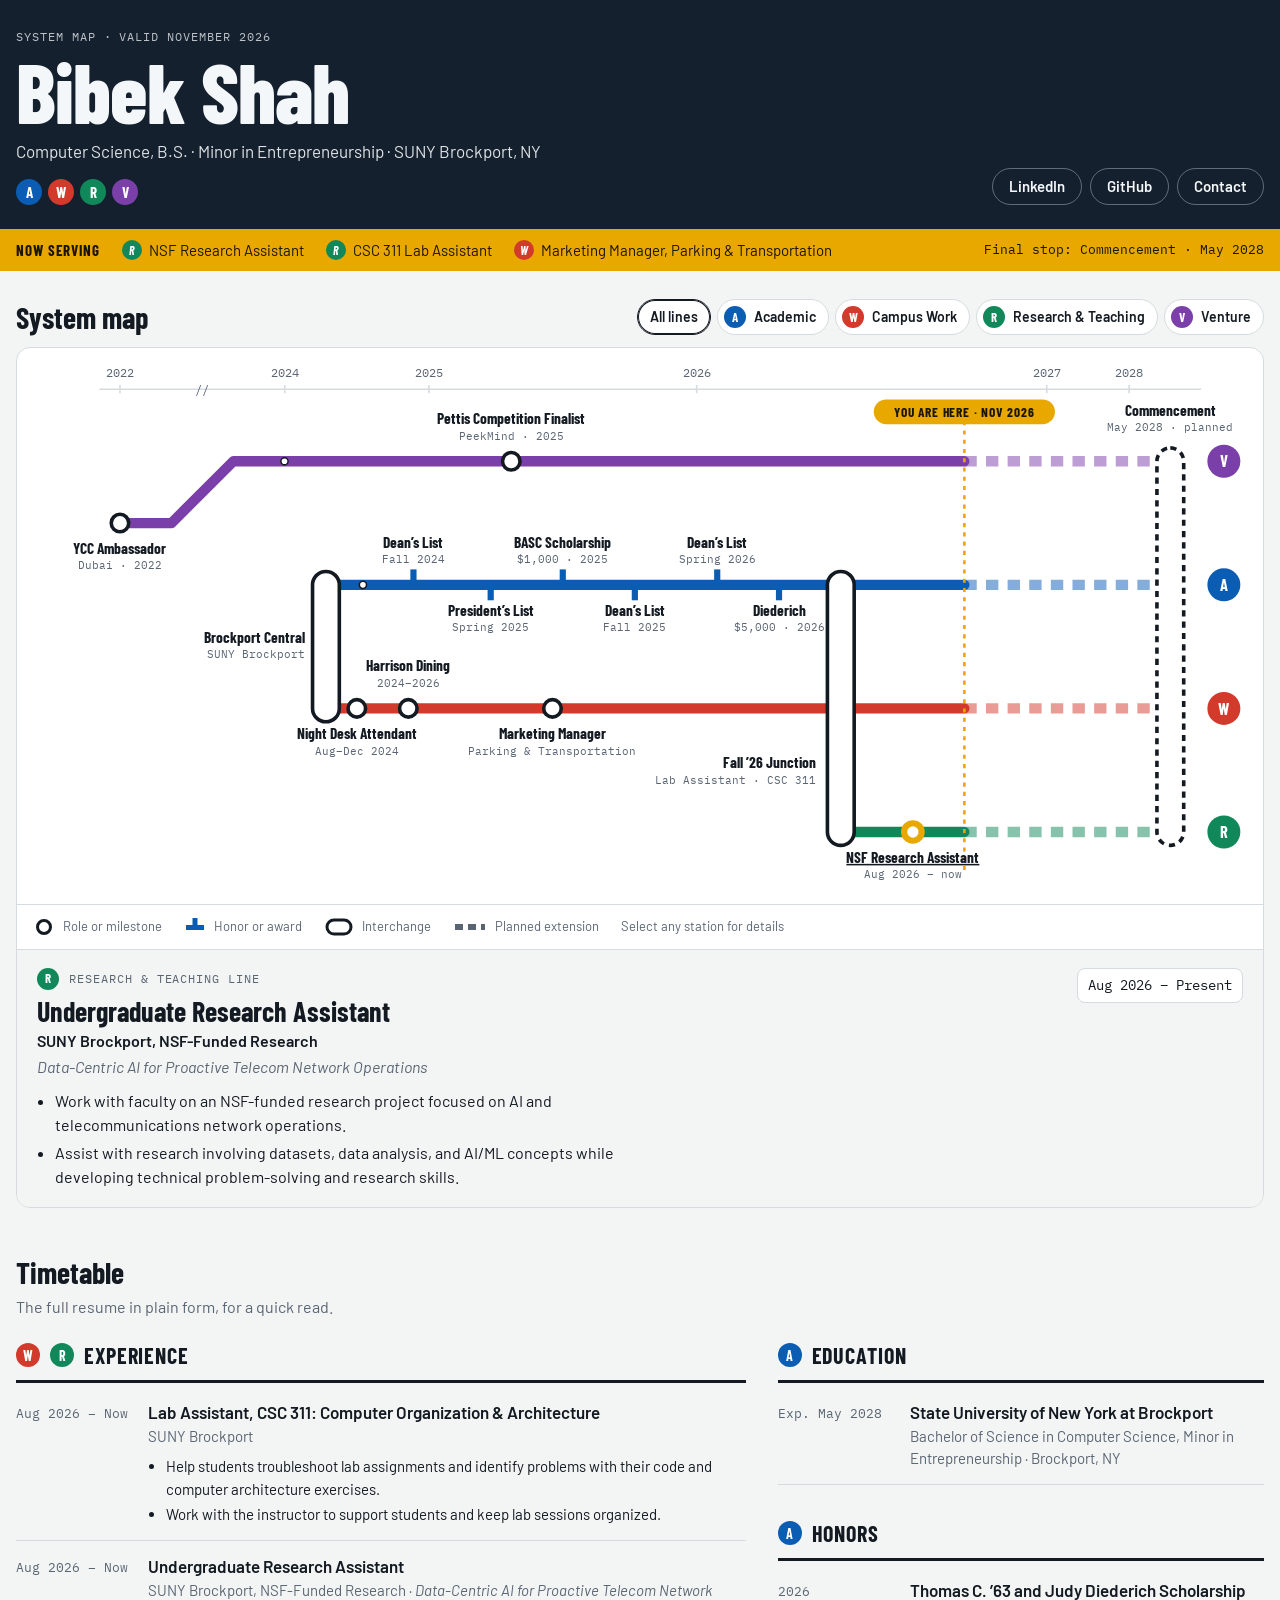
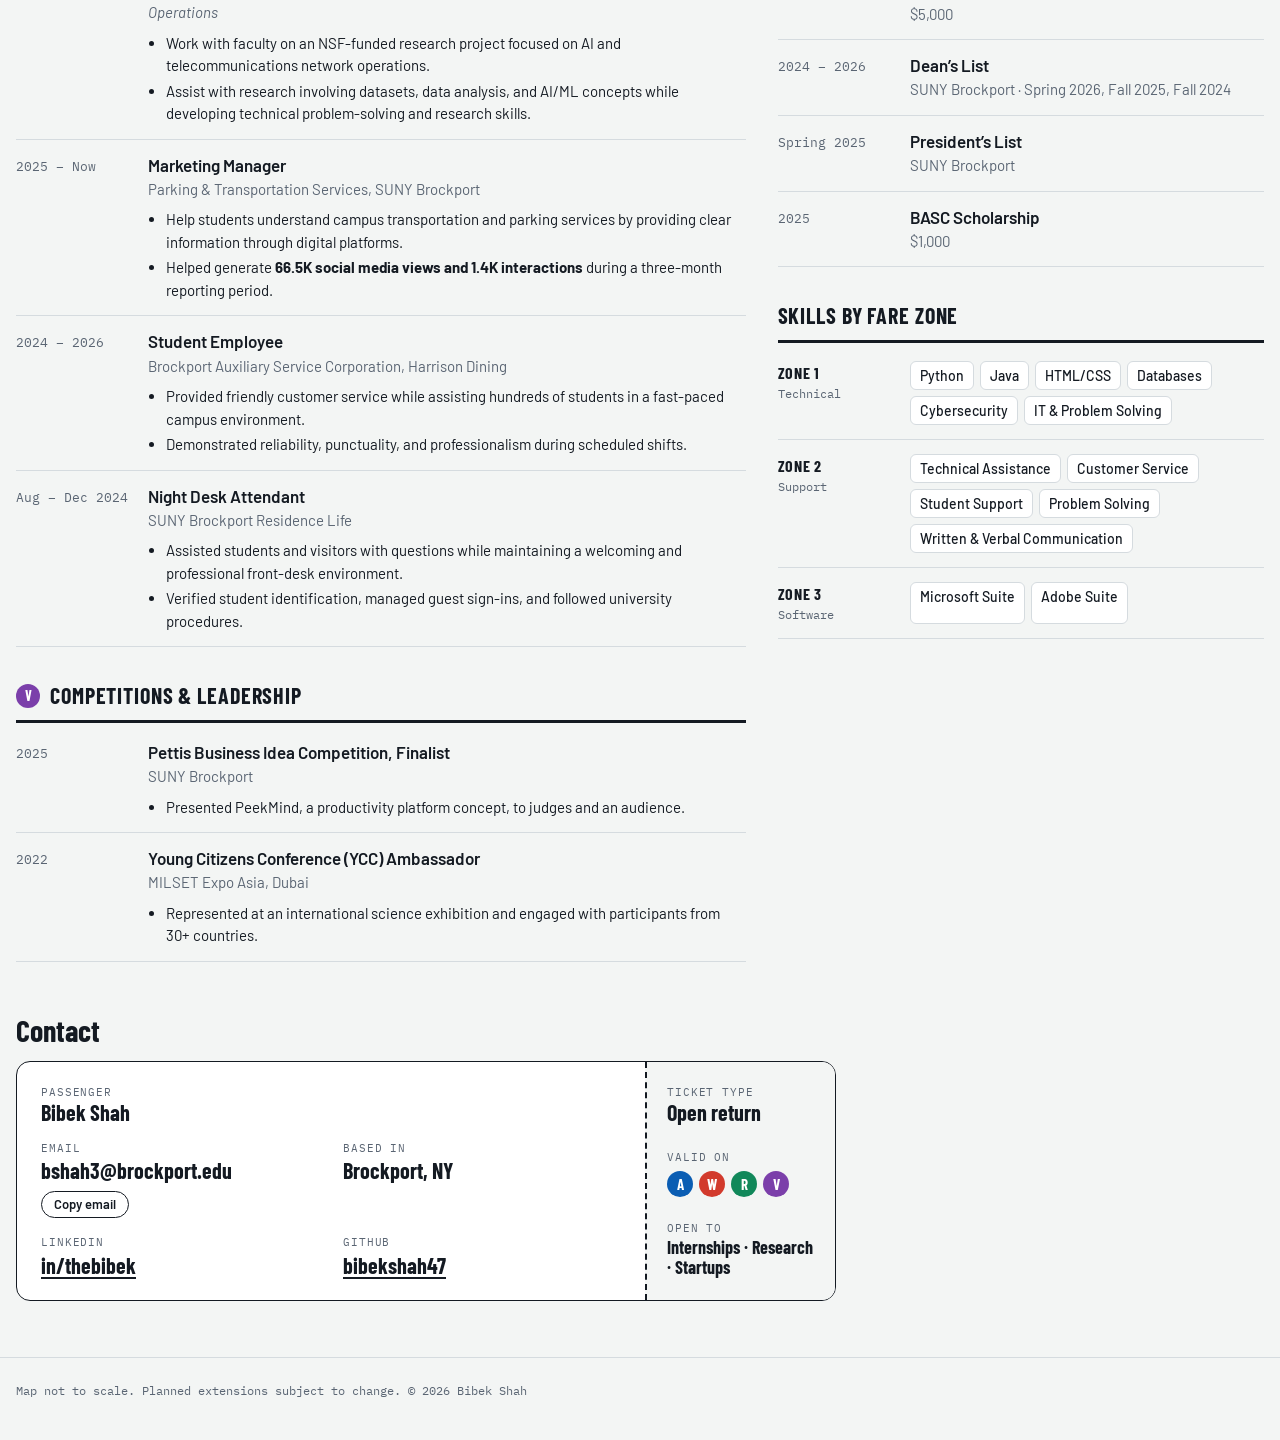
==== index.html @ a827b9ea "Rename Bibek Shah Transit Map.html to index.html" ====
<!doctype html><html><head><meta charset=utf8><meta name=viewport content="width=device-width,initial-scale=1,viewport-fit=cover"><style>:root{color-scheme:light;box-sizing:border-box;padding-top:env(safe-area-inset-top,0px);padding-bottom:env(safe-area-inset-bottom,0px)}html{scroll-padding-top:env(safe-area-inset-top,0px)}body{margin:0;padding:0;font:14px -apple-system,BlinkMacSystemFont,sans-serif;background:#fff;color:#000}img{max-width:100%}[hidden]:not([hidden=until-found i]){display:none!important}</style></head><body>
<title>Bibek Shah Transit Map</title>
<meta name="claude:viewport-fit-sides" content="cover">
<link rel="preconnect" href="https://fonts.googleapis.com">
<link rel="preconnect" href="https://fonts.gstatic.com" crossorigin>
<link rel="stylesheet" href="https://fonts.googleapis.com/css2?family=Barlow:wght@400;500;600&family=Barlow+Condensed:wght@500;600;700;800&family=IBM+Plex+Mono:wght@400;500&display=swap">
<style>
/* Layout: signage header band → full-width system map (time runs left→right, one line per resume track) → station board → plain timetable resume → ticket contact */
:root{
  --bg:#F3F5F4; --panel:#FFFFFF; --ink:#141A22; --muted:#5A6573; --rule:#D5DBDF;
  --sign:#14202E; --sign-ink:#F4F7FA;
  --line-a:#0A5DB3; --line-w:#D23A2C; --line-r:#11885A; --line-v:#7B3FAA;
  --here:#E9A800; --here-ink:#1B1400;
  --f-display:"Barlow Condensed","Arial Narrow",Arial,sans-serif;
  --f-body:"Barlow","Helvetica Neue",Arial,sans-serif;
  --f-mono:"IBM Plex Mono",ui-monospace,Menlo,Consolas,monospace;
}
@media (prefers-color-scheme: dark){:root:not([data-theme="light"]){
  --bg:#0E131A; --panel:#17202B; --ink:#E7ECF2; --muted:#98A3B1; --rule:#2A3543;
  --sign:#070B10; --sign-ink:#F4F7FA;
  --line-a:#4E9DF0; --line-w:#F2645A; --line-r:#3CC387; --line-v:#B482E6;
  --here:#F5BE2A; --here-ink:#1B1400; color-scheme:dark;
}}
:root[data-theme="dark"]{
  --bg:#0E131A; --panel:#17202B; --ink:#E7ECF2; --muted:#98A3B1; --rule:#2A3543;
  --sign:#070B10; --sign-ink:#F4F7FA;
  --line-a:#4E9DF0; --line-w:#F2645A; --line-r:#3CC387; --line-v:#B482E6;
  --here:#F5BE2A; --here-ink:#1B1400; color-scheme:dark;
}
*{box-sizing:border-box}
body{background:var(--bg);color:var(--ink);font-family:var(--f-body);font-size:16px;line-height:1.5}
.wrap{max-width:1280px;margin:0 auto;padding-left:max(16px,env(safe-area-inset-left,0px));padding-right:max(16px,env(safe-area-inset-right,0px))}
a{color:inherit}
:focus-visible{outline:3px solid var(--here);outline-offset:2px}

/* Header sign */
.sign{background:var(--sign);color:var(--sign-ink)}
.sign .wrap{padding-block:28px 24px;display:flex;flex-wrap:wrap;gap:20px 40px;align-items:flex-end;justify-content:space-between}
.eyebrow{font-family:var(--f-mono);font-size:12px;letter-spacing:.08em;text-transform:uppercase;opacity:.75;margin:0 0 6px}
h1{font-family:var(--f-display);font-weight:800;font-size:clamp(44px,8vw,84px);line-height:.92;letter-spacing:-.01em;margin:0;text-wrap:balance}
.sub{margin:10px 0 0;font-size:17px;opacity:.9}
.bullets{display:flex;gap:6px;margin-top:14px}
.bul{display:inline-grid;place-items:center;width:26px;height:26px;border-radius:50%;font-family:var(--f-display);font-weight:700;font-size:15px;color:#fff;flex:none}
.b-A{background:var(--line-a)}.b-W{background:var(--line-w)}.b-R{background:var(--line-r)}.b-V{background:var(--line-v)}
.sign-links{display:flex;flex-wrap:wrap;gap:8px}
.sign-links a,.sign-links button{font:600 15px/1 var(--f-body);color:var(--sign-ink);background:transparent;border:1.5px solid rgba(244,247,250,.35);border-radius:999px;padding:10px 16px;text-decoration:none;cursor:pointer}
.sign-links a:hover,.sign-links button:hover{border-color:var(--sign-ink)}

/* Now serving strip */
.strip{background:var(--here);color:var(--here-ink)}
.strip .wrap{padding-block:10px;display:flex;flex-wrap:wrap;gap:6px 22px;align-items:center;font-size:15px}
.strip b{font-family:var(--f-display);text-transform:uppercase;letter-spacing:.06em;font-size:15px}
.strip span{display:inline-flex;align-items:center;gap:7px}
.strip .bul{width:20px;height:20px;font-size:12px}
.strip .next{margin-left:auto;font-family:var(--f-mono);font-size:13px}

/* Map */
main{padding-block:28px 56px}
.map-head{display:flex;flex-wrap:wrap;gap:12px 24px;align-items:center;justify-content:space-between;margin-bottom:12px}
h2{font-family:var(--f-display);font-weight:700;font-size:30px;line-height:1.1;margin:0;text-wrap:balance}
.lines-filter{display:flex;flex-wrap:wrap;gap:6px}
.lines-filter button{display:inline-flex;align-items:center;gap:8px;font:600 14px/1 var(--f-body);color:var(--ink);background:var(--panel);border:1.5px solid var(--rule);border-radius:999px;padding:6px 12px 6px 6px;cursor:pointer}
.lines-filter button[data-l="all"]{padding:6px 12px}
.lines-filter button[aria-pressed="true"]{border-color:var(--ink);box-shadow:inset 0 0 0 1px var(--ink)}
.lines-filter .bul{width:22px;height:22px;font-size:13px}
.map-card{background:var(--panel);border:1px solid var(--rule);border-radius:14px;overflow:hidden}
.map-scroll{overflow-x:auto;-webkit-overflow-scrolling:touch}
#map{display:block;width:100%;min-width:960px;height:auto}
.hint{display:none;font-family:var(--f-mono);font-size:12px;color:var(--muted);padding:8px 14px 0}
@media (max-width:960px){.hint{display:block}}
.key{display:flex;flex-wrap:wrap;gap:8px 22px;padding:12px 16px;border-top:1px solid var(--rule);font-size:13px;color:var(--muted)}
.key span{display:inline-flex;align-items:center;gap:8px}
.key svg{flex:none}

/* SVG styling */
.axis-t{font-family:var(--f-mono);font-size:12px;fill:var(--muted)}
.axis-l{stroke:var(--rule);stroke-width:1.5}
.ln{fill:none;stroke-width:10;stroke-linecap:round;stroke-linejoin:round}
.fut{stroke-dasharray:12 9;stroke-linecap:butt;opacity:.5}
.s-A{stroke:var(--line-a)}.s-W{stroke:var(--line-w)}.s-R{stroke:var(--line-r)}.s-V{stroke:var(--line-v)}
.f-A{fill:var(--line-a)}.f-W{fill:var(--line-w)}.f-R{fill:var(--line-r)}.f-V{fill:var(--line-v)}
.stop{fill:var(--panel);stroke:var(--ink);stroke-width:3.5}
.ix{fill:var(--panel);stroke:var(--ink);stroke-width:3.5}
.ix.future{stroke-dasharray:6 5}
.st{cursor:pointer}
.st .hit{fill:transparent}
.st:hover .stop,.st:hover .ix,.st:focus-visible .stop,.st:focus-visible .ix{stroke:var(--here);stroke-width:5}
.st.sel .stop,.st.sel .ix{stroke:var(--here);stroke-width:6}
.st.sel .tick{filter:drop-shadow(0 0 3px var(--here))}
.st:focus{outline:none}
.lbl-n{font-family:var(--f-display);font-weight:700;font-size:15px;fill:var(--ink)}
.lbl-s{font-family:var(--f-mono);font-size:11px;fill:var(--muted)}
.st.sel .lbl-n{text-decoration:underline;text-decoration-color:var(--here);text-decoration-thickness:3px}
.bul-t{font-family:var(--f-display);font-weight:700;font-size:16px;fill:#fff}
.here-l{stroke:var(--here);stroke-width:2.5;stroke-dasharray:4 5}
.here-b{fill:var(--here)}
.here-t{font-family:var(--f-display);font-weight:700;font-size:13px;letter-spacing:.06em;fill:var(--here-ink)}
.train{fill:var(--panel);stroke:var(--ink);stroke-width:1.5}
.seg{transition:opacity .25s}
#map[data-focus="A"] .seg:not(.on-A),#map[data-focus="W"] .seg:not(.on-W),#map[data-focus="R"] .seg:not(.on-R),#map[data-focus="V"] .seg:not(.on-V){opacity:.12}

/* Station board */
.board{display:grid;grid-template-columns:minmax(0,1fr) auto;gap:8px 24px;padding:18px 20px;border-top:1px solid var(--rule);background:var(--bg)}
.board-k{font-family:var(--f-mono);font-size:12px;letter-spacing:.08em;text-transform:uppercase;color:var(--muted);display:flex;gap:10px;align-items:center;flex-wrap:wrap}
.board-k .bul{width:22px;height:22px;font-size:13px}
.board h3{font-family:var(--f-display);font-weight:700;font-size:28px;line-height:1.1;margin:6px 0 2px;text-wrap:balance}
.board .org{margin:0;font-weight:600}
.board .proj{margin:2px 0 0;font-style:italic;color:var(--muted)}
.board ul{margin:10px 0 0;padding-left:18px;max-width:72ch}
.board li+li{margin-top:4px}
.board .when{font-family:var(--f-mono);font-size:14px;white-space:nowrap;align-self:start;background:var(--panel);border:1px solid var(--rule);border-radius:8px;padding:6px 10px}
.stats{display:flex;flex-wrap:wrap;gap:10px;margin-top:12px}
.stat{background:var(--panel);border:1px solid var(--rule);border-radius:8px;padding:6px 12px}
.stat b{font-family:var(--f-display);font-size:24px;display:block;line-height:1.1}
.stat small{color:var(--muted);font-size:13px}
@media (max-width:640px){.board{grid-template-columns:1fr}.board .when{justify-self:start;order:-1}}

/* Timetable */
.tt{margin-top:48px}
.tt-intro{color:var(--muted);margin:6px 0 20px;max-width:65ch}
.tt-grid{display:grid;grid-template-columns:minmax(0,1.5fr) minmax(0,1fr);gap:32px}
@media (max-width:860px){.tt-grid{grid-template-columns:1fr}}
.tt-col{display:flex;flex-direction:column;gap:32px;min-width:0}
.sec-h{display:flex;align-items:center;gap:10px;padding-bottom:8px;border-bottom:3px solid var(--ink);margin-bottom:4px}
.sec-h h3{font-family:var(--f-display);font-weight:700;font-size:22px;text-transform:uppercase;letter-spacing:.04em;margin:0}
.sec-h .bul{width:24px;height:24px;font-size:14px}
.row{display:grid;grid-template-columns:118px minmax(0,1fr);gap:14px;padding:14px 0;border-bottom:1px solid var(--rule)}
.row .t{font-family:var(--f-mono);font-size:13px;color:var(--muted);padding-top:3px;font-variant-numeric:tabular-nums}
.row h4{margin:0;font-size:17px;font-weight:600;line-height:1.3}
.row .o{margin:2px 0 0;color:var(--muted);font-size:15px}
.row ul{margin:8px 0 0;padding-left:18px;font-size:15px}
.row li+li{margin-top:3px}
@media (max-width:480px){.row{grid-template-columns:1fr;gap:2px}}
.zones{display:flex;flex-direction:column}
.zone{display:grid;grid-template-columns:118px minmax(0,1fr);gap:14px;padding:14px 0;border-bottom:1px solid var(--rule)}
@media (max-width:480px){.zone{grid-template-columns:1fr;gap:6px}}
.zone .t{font-family:var(--f-display);font-weight:700;font-size:16px;text-transform:uppercase;letter-spacing:.04em}
.zone .t small{display:block;font-family:var(--f-mono);font-weight:400;font-size:12px;color:var(--muted);text-transform:none;letter-spacing:0}
.chips{display:flex;flex-wrap:wrap;gap:6px}
.chip{font-size:14px;font-weight:500;border:1.5px solid var(--rule);background:var(--panel);border-radius:6px;padding:3px 9px}

/* Ticket */
.ticket-sec{margin-top:52px}
.ticket{position:relative;display:grid;grid-template-columns:minmax(0,1fr) 190px;background:var(--panel);border:1.5px solid var(--ink);border-radius:14px;margin-top:14px;max-width:820px;overflow:hidden}
.ticket .main{padding:22px 24px;min-width:0}
.ticket .stub{border-left:2px dashed var(--ink);padding:22px 20px;display:flex;flex-direction:column;justify-content:space-between;gap:10px;background:var(--bg)}
.ticket .k{font-family:var(--f-mono);font-size:11px;letter-spacing:.08em;text-transform:uppercase;color:var(--muted)}
.ticket .v{font-family:var(--f-display);font-weight:700;font-size:22px;line-height:1.15;word-break:break-word}
.ticket dl{display:grid;grid-template-columns:repeat(auto-fit,minmax(200px,1fr));gap:16px 24px;margin:14px 0 0}
.ticket dd{margin:2px 0 0}
.ticket .v a{text-decoration-thickness:2px;text-underline-offset:3px}
.copy{font:600 13px/1 var(--f-body);color:var(--ink);background:transparent;border:1.5px solid var(--ink);border-radius:999px;padding:6px 12px;cursor:pointer;margin-top:6px}
@media (max-width:600px){.ticket{grid-template-columns:1fr}.ticket .stub{border-left:0;border-top:2px dashed var(--ink)}}
footer{color:var(--muted);font-family:var(--f-mono);font-size:12px;padding-block:24px 40px;border-top:1px solid var(--rule)}
@media (prefers-reduced-motion:reduce){.seg{transition:none}}
</style>

<header class="sign">
  <div class="wrap">
    <div>
      <p class="eyebrow">System map · Valid November 2026</p>
      <h1>Bibek Shah</h1>
      <p class="sub">Computer Science, B.S. · Minor in Entrepreneurship · SUNY Brockport, NY</p>
      <div class="bullets" aria-hidden="true"><span class="bul b-A">A</span><span class="bul b-W">W</span><span class="bul b-R">R</span><span class="bul b-V">V</span></div>
    </div>
    <nav class="sign-links" aria-label="Links">
      <a href="https://www.linkedin.com/in/thebibek" target="_blank" rel="noopener">LinkedIn</a>
      <a href="https://github.com/bibekshah47" target="_blank" rel="noopener">GitHub</a>
      <a href="#contact">Contact</a>
    </nav>
  </div>
</header>

<div class="strip">
  <div class="wrap">
    <b>Now serving</b>
    <span><i class="bul b-R" aria-hidden="true">R</i>NSF Research Assistant</span>
    <span><i class="bul b-R" aria-hidden="true">R</i>CSC 311 Lab Assistant</span>
    <span><i class="bul b-W" aria-hidden="true">W</i>Marketing Manager, Parking &amp; Transportation</span>
    <span class="next">Final stop: Commencement · May 2028</span>
  </div>
</div>

<main class="wrap">
  <div class="map-head">
    <h2>System map</h2>
    <div class="lines-filter" role="group" aria-label="Show one line">
      <button type="button" id="f-all" data-l="all" aria-pressed="true">All lines</button>
      <button type="button" id="f-A" data-l="A" aria-pressed="false"><span class="bul b-A">A</span>Academic</button>
      <button type="button" id="f-W" data-l="W" aria-pressed="false"><span class="bul b-W">W</span>Campus Work</button>
      <button type="button" id="f-R" data-l="R" aria-pressed="false"><span class="bul b-R">R</span>Research &amp; Teaching</button>
      <button type="button" id="f-V" data-l="V" aria-pressed="false"><span class="bul b-V">V</span>Venture</button>
    </div>
  </div>

  <div class="map-card">
    <p class="hint">Drag sideways to see the whole map →</p>
    <div class="map-scroll">
      <svg id="map" viewBox="0 0 1210 540" role="group" aria-label="Transit map of Bibek Shah's education, work, research and ventures from 2022 to 2028"></svg>
    </div>
    <div class="key" aria-label="Map key">
      <span><svg width="22" height="18" aria-hidden="true"><circle cx="11" cy="9" r="6.5" fill="var(--panel)" stroke="var(--ink)" stroke-width="3"/></svg>Role or milestone</span>
      <span><svg width="22" height="18" aria-hidden="true"><rect x="2" y="7" width="18" height="5" fill="var(--line-a)"/><rect x="8.5" y="0" width="5" height="9" fill="var(--line-a)"/></svg>Honor or award</span>
      <span><svg width="30" height="18" aria-hidden="true"><rect x="3" y="2" width="24" height="14" rx="7" fill="var(--panel)" stroke="var(--ink)" stroke-width="3"/></svg>Interchange</span>
      <span><svg width="34" height="18" aria-hidden="true"><line x1="2" y1="9" x2="32" y2="9" stroke="var(--muted)" stroke-width="6" stroke-dasharray="8 5"/></svg>Planned extension</span>
      <span>Select any station for details</span>
    </div>
    <section class="board" id="board" aria-live="polite"></section>
  </div>

  <section class="tt" aria-labelledby="tt-h">
    <h2 id="tt-h">Timetable</h2>
    <p class="tt-intro">The full resume in plain form, for a quick read.</p>
    <div class="tt-grid">
      <div class="tt-col">
        <div>
          <div class="sec-h"><span class="bul b-W" aria-hidden="true">W</span><span class="bul b-R" aria-hidden="true">R</span><h3>Experience</h3></div>
          <div class="row"><div class="t">Aug 2026 – Now</div><div><h4>Lab Assistant, CSC 311: Computer Organization &amp; Architecture</h4><p class="o">SUNY Brockport</p><ul><li>Help students troubleshoot lab assignments and identify problems with their code and computer architecture exercises.</li><li>Work with the instructor to support students and keep lab sessions organized.</li></ul></div></div>
          <div class="row"><div class="t">Aug 2026 – Now</div><div><h4>Undergraduate Research Assistant</h4><p class="o">SUNY Brockport, NSF-Funded Research · <i>Data-Centric AI for Proactive Telecom Network Operations</i></p><ul><li>Work with faculty on an NSF-funded research project focused on AI and telecommunications network operations.</li><li>Assist with research involving datasets, data analysis, and AI/ML concepts while developing technical problem-solving and research skills.</li></ul></div></div>
          <div class="row"><div class="t">2025 – Now</div><div><h4>Marketing Manager</h4><p class="o">Parking &amp; Transportation Services, SUNY Brockport</p><ul><li>Help students understand campus transportation and parking services by providing clear information through digital platforms.</li><li>Helped generate <b>66.5K social media views and 1.4K interactions</b> during a three-month reporting period.</li></ul></div></div>
          <div class="row"><div class="t">2024 – 2026</div><div><h4>Student Employee</h4><p class="o">Brockport Auxiliary Service Corporation, Harrison Dining</p><ul><li>Provided friendly customer service while assisting hundreds of students in a fast-paced campus environment.</li><li>Demonstrated reliability, punctuality, and professionalism during scheduled shifts.</li></ul></div></div>
          <div class="row"><div class="t">Aug – Dec 2024</div><div><h4>Night Desk Attendant</h4><p class="o">SUNY Brockport Residence Life</p><ul><li>Assisted students and visitors with questions while maintaining a welcoming and professional front-desk environment.</li><li>Verified student identification, managed guest sign-ins, and followed university procedures.</li></ul></div></div>
        </div>
        <div>
          <div class="sec-h"><span class="bul b-V" aria-hidden="true">V</span><h3>Competitions &amp; Leadership</h3></div>
          <div class="row"><div class="t">2025</div><div><h4>Pettis Business Idea Competition, Finalist</h4><p class="o">SUNY Brockport</p><ul><li>Presented PeekMind, a productivity platform concept, to judges and an audience.</li></ul></div></div>
          <div class="row"><div class="t">2022</div><div><h4>Young Citizens Conference (YCC) Ambassador</h4><p class="o">MILSET Expo Asia, Dubai</p><ul><li>Represented at an international science exhibition and engaged with participants from 30+ countries.</li></ul></div></div>
        </div>
      </div>
      <div class="tt-col">
        <div>
          <div class="sec-h"><span class="bul b-A" aria-hidden="true">A</span><h3>Education</h3></div>
          <div class="row"><div class="t">Exp. May 2028</div><div><h4>State University of New York at Brockport</h4><p class="o">Bachelor of Science in Computer Science, Minor in Entrepreneurship · Brockport, NY</p></div></div>
        </div>
        <div>
          <div class="sec-h"><span class="bul b-A" aria-hidden="true">A</span><h3>Honors</h3></div>
          <div class="row"><div class="t">2026</div><div><h4>Thomas C. ’63 and Judy Diederich Scholarship</h4><p class="o">$5,000</p></div></div>
          <div class="row"><div class="t">2024 – 2026</div><div><h4>Dean’s List</h4><p class="o">SUNY Brockport · Spring 2026, Fall 2025, Fall 2024</p></div></div>
          <div class="row"><div class="t">Spring 2025</div><div><h4>President’s List</h4><p class="o">SUNY Brockport</p></div></div>
          <div class="row"><div class="t">2025</div><div><h4>BASC Scholarship</h4><p class="o">$1,000</p></div></div>
        </div>
        <div>
          <div class="sec-h"><h3>Skills by fare zone</h3></div>
          <div class="zones">
            <div class="zone"><div class="t">Zone 1<small>Technical</small></div><div class="chips"><span class="chip">Python</span><span class="chip">Java</span><span class="chip">HTML/CSS</span><span class="chip">Databases</span><span class="chip">Cybersecurity</span><span class="chip">IT &amp; Problem Solving</span></div></div>
            <div class="zone"><div class="t">Zone 2<small>Support</small></div><div class="chips"><span class="chip">Technical Assistance</span><span class="chip">Customer Service</span><span class="chip">Student Support</span><span class="chip">Problem Solving</span><span class="chip">Written &amp; Verbal Communication</span></div></div>
            <div class="zone"><div class="t">Zone 3<small>Software</small></div><div class="chips"><span class="chip">Microsoft Suite</span><span class="chip">Adobe Suite</span></div></div>
          </div>
        </div>
      </div>
    </div>
  </section>

  <section class="ticket-sec" id="contact" aria-labelledby="c-h">
    <h2 id="c-h">Contact</h2>
    <div class="ticket">
      <div class="main">
        <div class="k">Passenger</div>
        <div class="v">Bibek Shah</div>
        <dl>
          <div><dt class="k">Email</dt><dd class="v" id="email">bshah3@brockport.edu</dd><dd><button type="button" class="copy" id="copy-email">Copy email</button></dd></div>
          <div><dt class="k">Based in</dt><dd class="v">Brockport, NY</dd></div>
          <div><dt class="k">LinkedIn</dt><dd class="v"><a href="https://www.linkedin.com/in/thebibek" target="_blank" rel="noopener">in/thebibek</a></dd></div>
          <div><dt class="k">GitHub</dt><dd class="v"><a href="https://github.com/bibekshah47" target="_blank" rel="noopener">bibekshah47</a></dd></div>
        </dl>
      </div>
      <div class="stub">
        <div><div class="k">Ticket type</div><div class="v">Open return</div></div>
        <div><div class="k">Valid on</div><div class="bullets" style="margin-top:6px" aria-label="All lines"><span class="bul b-A">A</span><span class="bul b-W">W</span><span class="bul b-R">R</span><span class="bul b-V">V</span></div></div>
        <div><div class="k">Open to</div><div class="v" style="font-size:18px">Internships · Research · Startups</div></div>
      </div>
    </div>
  </section>
</main>
<footer><div class="wrap">Map not to scale. Planned extensions subject to change. © 2026 Bibek Shah</div></footer>

<script>
(function(){
const NS="http://www.w3.org/2000/svg";
const svg=document.getElementById("map");
const NOW=920, END=1120;
const lines={
  V:{name:"Venture Line", solid:"M100 170 H150 L210 110 H"+NOW, fut:"M"+NOW+" 110 H"+END, y:110},
  A:{name:"Academic Line", solid:"M300 230 H"+NOW, fut:"M"+NOW+" 230 H"+END, y:230},
  W:{name:"Campus Work Line", solid:"M300 350 H"+NOW, fut:"M"+NOW+" 350 H"+END, y:350},
  R:{name:"Research & Teaching Line", solid:"M800 470 H"+NOW, fut:"M"+NOW+" 470 H"+END, y:470}
};
// Station data straight from the resume
const S=[
 {id:"ycc",kind:"stop",l:["V"],x:100,y:170,side:"below",n:"YCC Ambassador",s:"Dubai · 2022",
  k:"Venture Line",t:"Young Citizens Conference (YCC) Ambassador",o:"MILSET Expo Asia, Dubai",w:"2022",
  b:["Represented at an international science exhibition and engaged with participants from 30+ countries."]},
 {id:"pettis",kind:"stop",l:["V"],x:480,y:110,side:"above",n:"Pettis Competition Finalist",s:"PeekMind · 2025",
  k:"Venture Line",t:"Pettis Business Idea Competition, Finalist",o:"SUNY Brockport",w:"2025",
  b:["Presented PeekMind, a productivity platform concept, to judges and an audience."]},
 {id:"central",kind:"ix",l:["A","W"],x:300,y1:230,y2:350,lx:280,ly:286,anchor:"end",n:"Brockport Central",s:"SUNY Brockport",
  k:"Interchange · Academic + Campus Work",t:"State University of New York at Brockport",o:"Bachelor of Science in Computer Science, Minor in Entrepreneurship",w:"Exp. May 2028",
  b:["Brockport, NY. Where the Academic and Campus Work lines begin."]},
 {id:"dl24",kind:"tick",l:["A"],x:385,y:230,side:"above",n:"Dean’s List",s:"Fall 2024",
  k:"Academic Line · Honor",t:"Dean’s List",o:"SUNY Brockport",w:"Fall 2024",b:[]},
 {id:"pl25",kind:"tick",l:["A"],x:460,y:230,side:"below",n:"President’s List",s:"Spring 2025",
  k:"Academic Line · Honor",t:"President’s List",o:"SUNY Brockport",w:"Spring 2025",b:[]},
 {id:"basc",kind:"tick",l:["A"],x:530,y:230,side:"above",n:"BASC Scholarship",s:"$1,000 · 2025",
  k:"Academic Line · Honor",t:"BASC Scholarship",o:"$1,000",w:"2025",b:[]},
 {id:"dl25",kind:"tick",l:["A"],x:600,y:230,side:"below",n:"Dean’s List",s:"Fall 2025",
  k:"Academic Line · Honor",t:"Dean’s List",o:"SUNY Brockport",w:"Fall 2025",b:[]},
 {id:"dl26",kind:"tick",l:["A"],x:680,y:230,side:"above",n:"Dean’s List",s:"Spring 2026",
  k:"Academic Line · Honor",t:"Dean’s List",o:"SUNY Brockport",w:"Spring 2026",b:["Third Dean’s List semester: Fall 2024, Fall 2025, Spring 2026."]},
 {id:"died",kind:"tick",l:["A"],x:740,y:230,side:"below",n:"Diederich",s:"$5,000 · 2026",
  k:"Academic Line · Honor",t:"Thomas C. ’63 and Judy Diederich Scholarship",o:"$5,000",w:"2026",b:[]},
 {id:"night",kind:"stop",l:["W"],x:330,y:350,side:"below",n:"Night Desk Attendant",s:"Aug–Dec 2024",
  k:"Campus Work Line",t:"Night Desk Attendant",o:"SUNY Brockport Residence Life",w:"Aug 2024 – Dec 2024",
  b:["Assisted students and visitors with questions while maintaining a welcoming and professional front-desk environment.","Verified student identification, managed guest sign-ins, and followed university procedures."]},
 {id:"harrison",kind:"stop",l:["W"],x:380,y:350,side:"above",n:"Harrison Dining",s:"2024–2026",
  k:"Campus Work Line",t:"Student Employee",o:"Brockport Auxiliary Service Corporation, Harrison Dining",w:"2024 – 2026",
  b:["Provided friendly customer service while assisting hundreds of students in a fast-paced campus environment.","Demonstrated reliability, punctuality, and professionalism during scheduled shifts."]},
 {id:"pts",kind:"stop",l:["W"],x:520,y:350,side:"below",n:"Marketing Manager",s:"Parking & Transportation",
  k:"Campus Work Line",t:"Marketing Manager",o:"Parking & Transportation Services, SUNY Brockport",w:"2025 – Present",
  b:["Help students understand campus transportation and parking services by providing clear information through digital platforms.","Helped generate 66.5K social media views and 1.4K interactions during a three-month reporting period."],
  stats:[["66.5K","social media views"],["1.4K","interactions"],["3 mo","reporting period"]]},
 {id:"junction",kind:"ix",l:["A","W","R"],x:800,y1:230,y2:470,lx:776,ly:408,anchor:"end",n:"Fall ’26 Junction",s:"Lab Assistant · CSC 311",
  k:"Interchange · Academic + Campus Work + Research & Teaching",t:"Lab Assistant, CSC 311: Computer Organization & Architecture",o:"SUNY Brockport",w:"Aug 2026 – Present",
  b:["Help students troubleshoot lab assignments and identify problems with their code and computer architecture exercises.","Work with the instructor to support students and keep lab sessions organized."]},
 {id:"nsf",kind:"stop",l:["R"],x:870,y:470,side:"below",n:"NSF Research Assistant",s:"Aug 2026 – now",
  k:"Research & Teaching Line",t:"Undergraduate Research Assistant",o:"SUNY Brockport, NSF-Funded Research",p:"Data-Centric AI for Proactive Telecom Network Operations",w:"Aug 2026 – Present",
  b:["Work with faculty on an NSF-funded research project focused on AI and telecommunications network operations.","Assist with research involving datasets, data analysis, and AI/ML concepts while developing technical problem-solving and research skills."]},
 {id:"grad",kind:"ix",future:true,l:["A","W","R","V"],x:END,y1:110,y2:470,lx:END,ly:66,anchor:"middle",n:"Commencement",s:"May 2028 · planned",
  k:"Terminal · All lines",t:"Commencement",o:"B.S. Computer Science, Minor in Entrepreneurship, SUNY Brockport",w:"May 2028",
  b:["Every line runs to this terminal. Expected graduation: May 2028."]}
];
function el(tag,attrs,parent){const e=document.createElementNS(NS,tag);for(const k in attrs)e.setAttribute(k,attrs[k]);if(parent)parent.appendChild(e);return e}
function on(ls){return "seg "+ls.map(l=>"on-"+l).join(" ")}

// Axis
const ax=el("g",{},svg);
el("line",{x1:80,y1:40,x2:1150,y2:40,class:"axis-l"},ax);
[[100,"2022"],[260,"2024"],[400,"2025"],[660,"2026"],[1000,"2027"],[1080,"2028"]].forEach(([x,t])=>{
  el("line",{x1:x,y1:36,x2:x,y2:44,class:"axis-l"},ax);
  el("text",{x:x,y:28,"text-anchor":"middle",class:"axis-t"},ax).textContent=t;
});
el("text",{x:180,y:45,"text-anchor":"middle",class:"axis-t"},ax).textContent="//";

// Lines + trains
const lg=el("g",{},svg);
const reduce=window.matchMedia&&matchMedia("(prefers-reduced-motion: reduce)").matches;
let i=0;
for(const k in lines){
  const L=lines[k];
  el("path",{d:L.fut,class:"ln fut s-"+k+" "+on([k])},lg);
  el("path",{d:L.solid,class:"ln s-"+k+" "+on([k])},lg);
  if(!reduce){
    const c=el("circle",{r:3.5,class:"train "+on([k])},lg);
    el("animateMotion",{path:L.solid,dur:(9+i*2.5)+"s",begin:(i*1.3)+"s",repeatCount:"indefinite"},c);
  }
  i++;
}
// You are here
const hg=el("g",{},svg);
el("line",{x1:NOW,y1:62,x2:NOW,y2:508,class:"here-l"},hg);
el("rect",{x:NOW-88,y:50,width:176,height:24,rx:12,class:"here-b"},hg);
el("text",{x:NOW,y:67,"text-anchor":"middle",class:"here-t"},hg).textContent="YOU ARE HERE · NOV 2026";

// Stations
const sg=el("g",{},svg);
const nodes={};
S.forEach(st=>{
  const g=el("g",{class:"st "+on(st.l),tabindex:"0",role:"button","aria-label":st.t+", "+st.w},sg);
  nodes[st.id]=g;
  let lx,ly1,ly2,anchor="middle";
  if(st.kind==="ix"){
    const w=26;
    el("rect",{x:st.x-w/2,y:st.y1-w/2,width:w,height:st.y2-st.y1+w,rx:w/2,class:"ix"+(st.future?" future":"")},g);
    lx=st.lx;ly1=st.ly;ly2=st.ly+15;anchor=st.anchor;
  }else{
    el("circle",{cx:st.x,cy:st.y,r:18,class:"hit"},g);
    if(st.kind==="tick"){
      const up=st.side==="above";
      el("rect",{x:st.x-3,y:up?st.y-15:st.y,width:6,height:15,class:"tick f-"+st.l[0]},g);
    }else{
      el("circle",{cx:st.x,cy:st.y,r:8.5,class:"stop"},g);
    }
    lx=st.x;
    if(st.side==="above"){ly1=st.y-36;ly2=st.y-21}else{ly1=st.y+30;ly2=st.y+45}
  }
  el("text",{x:lx,y:ly1,"text-anchor":anchor,class:"lbl-n"},g).textContent=st.n;
  el("text",{x:lx,y:ly2,"text-anchor":anchor,class:"lbl-s"},g).textContent=st.s;
  g.addEventListener("click",()=>select(st.id));
  g.addEventListener("keydown",e=>{if(e.key==="Enter"||e.key===" "){e.preventDefault();select(st.id)}});
});
// Line bullets at the right edge
for(const k in lines){
  const g=el("g",{class:on([k])},svg);
  el("circle",{cx:1172,cy:lines[k].y,r:16,class:"f-"+k},g);
  el("text",{x:1172,y:lines[k].y+6,"text-anchor":"middle",class:"bul-t"},g).textContent=k;
}

// Station board
const board=document.getElementById("board");
function esc(s){return s.replace(/[&<>"]/g,c=>({"&":"&amp;","<":"&lt;",">":"&gt;",'"':"&quot;"}[c]))}
function select(id){
  const st=S.find(s=>s.id===id);if(!st)return;
  for(const k in nodes)nodes[k].classList.toggle("sel",k===id);
  const buls=st.l.map(l=>'<span class="bul b-'+l+'" aria-hidden="true">'+l+'</span>').join("");
  board.innerHTML='<div style="min-width:0"><div class="board-k">'+buls+'<span>'+esc(st.k)+'</span></div>'+
   '<h3>'+esc(st.t)+'</h3><p class="org">'+esc(st.o)+'</p>'+(st.p?'<p class="proj">'+esc(st.p)+'</p>':'')+
   (st.b.length?'<ul>'+st.b.map(x=>'<li>'+esc(x)+'</li>').join("")+'</ul>':'')+
   (st.stats?'<div class="stats">'+st.stats.map(s=>'<div class="stat"><b>'+s[0]+'</b><small>'+s[1]+'</small></div>').join("")+'</div>':'')+
   '</div><div class="when">'+esc(st.w)+'</div>';
}
select("nsf");

// Line filter
const btns=[...document.querySelectorAll(".lines-filter button")];
btns.forEach(b=>b.addEventListener("click",()=>{
  const l=b.dataset.l;
  btns.forEach(x=>x.setAttribute("aria-pressed",String(x===b)));
  if(l==="all")svg.removeAttribute("data-focus");else svg.setAttribute("data-focus",l);
}));

// Copy email
const cb=document.getElementById("copy-email");
cb.addEventListener("click",()=>{
  const t=document.getElementById("email").textContent;
  const done=()=>{cb.textContent="Copied";setTimeout(()=>cb.textContent="Copy email",1600)};
  const fallback=()=>{const r=document.createRange();r.selectNodeContents(document.getElementById("email"));const s=getSelection();s.removeAllRanges();s.addRange(r);cb.textContent="Selected, press Ctrl+C"};
  try{navigator.clipboard.writeText(t).then(done,fallback)}catch(e){fallback()}
});
})();
</script>

</body></html>
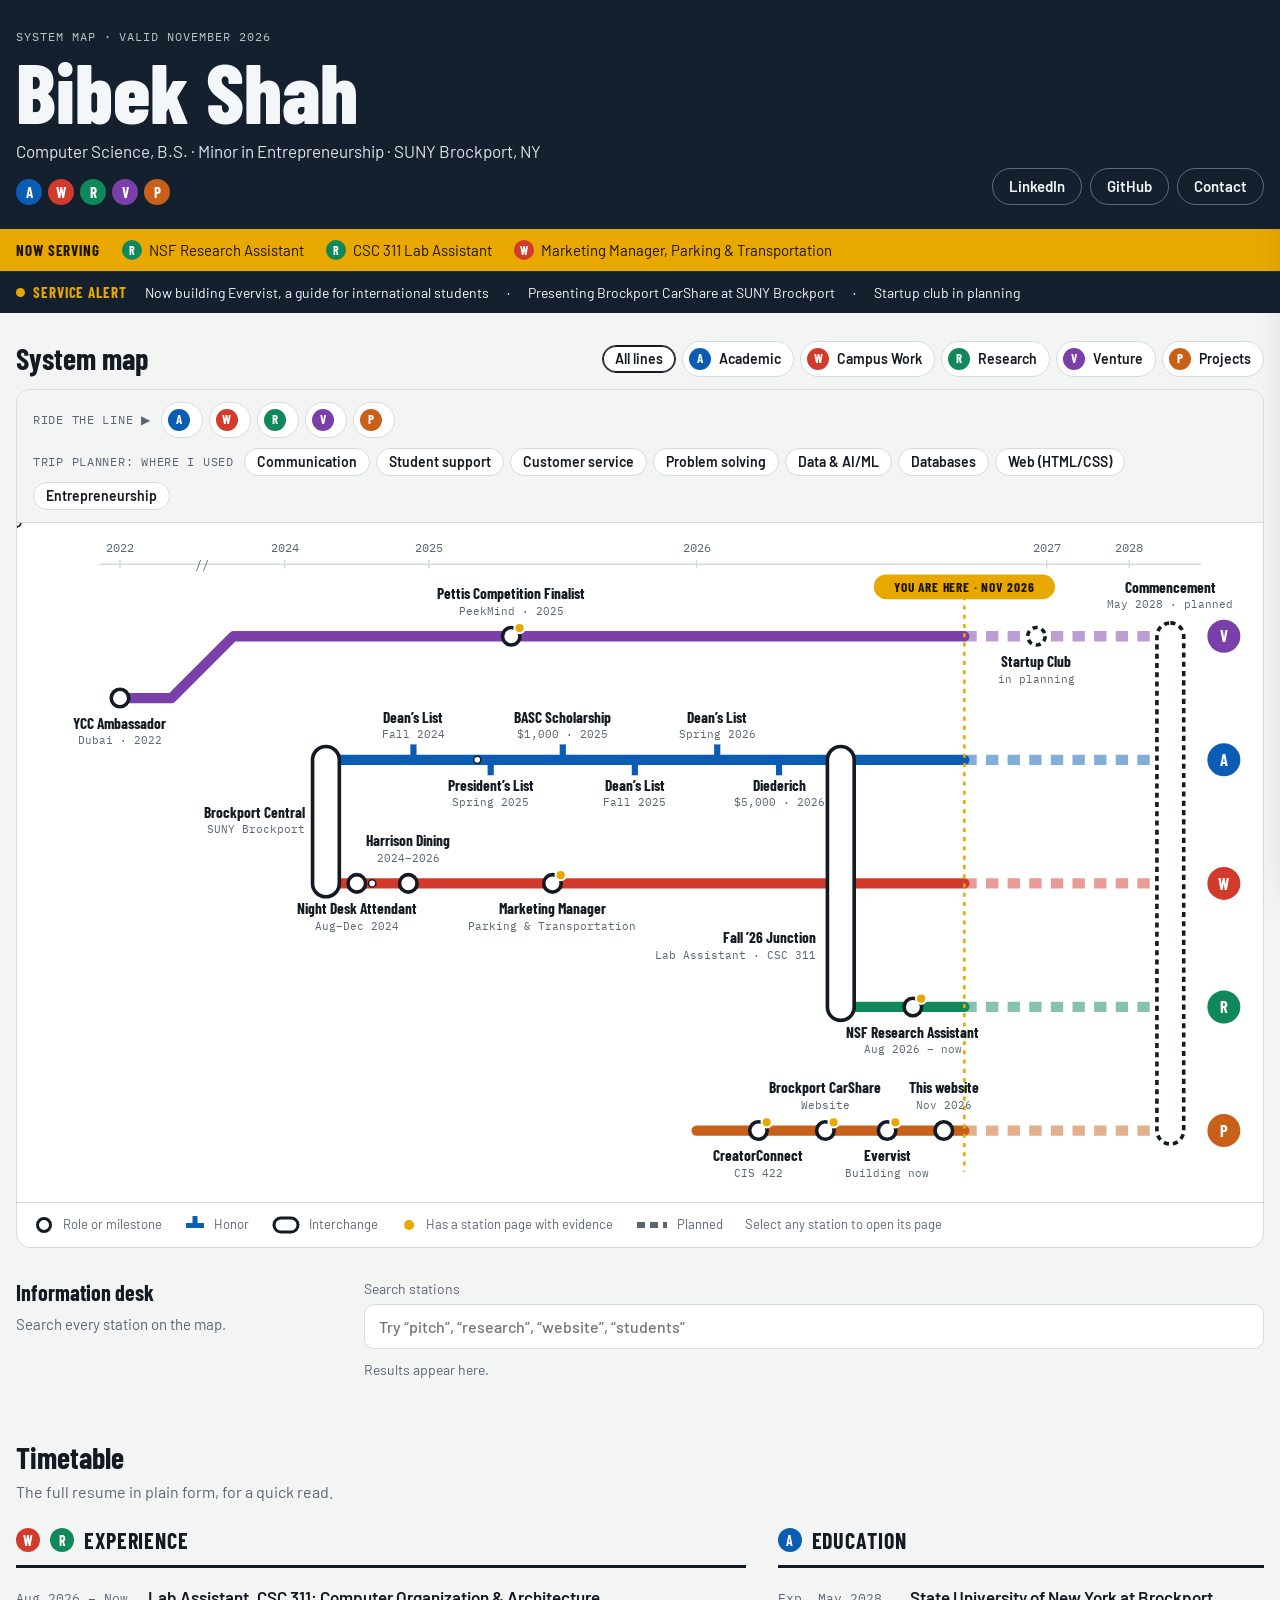
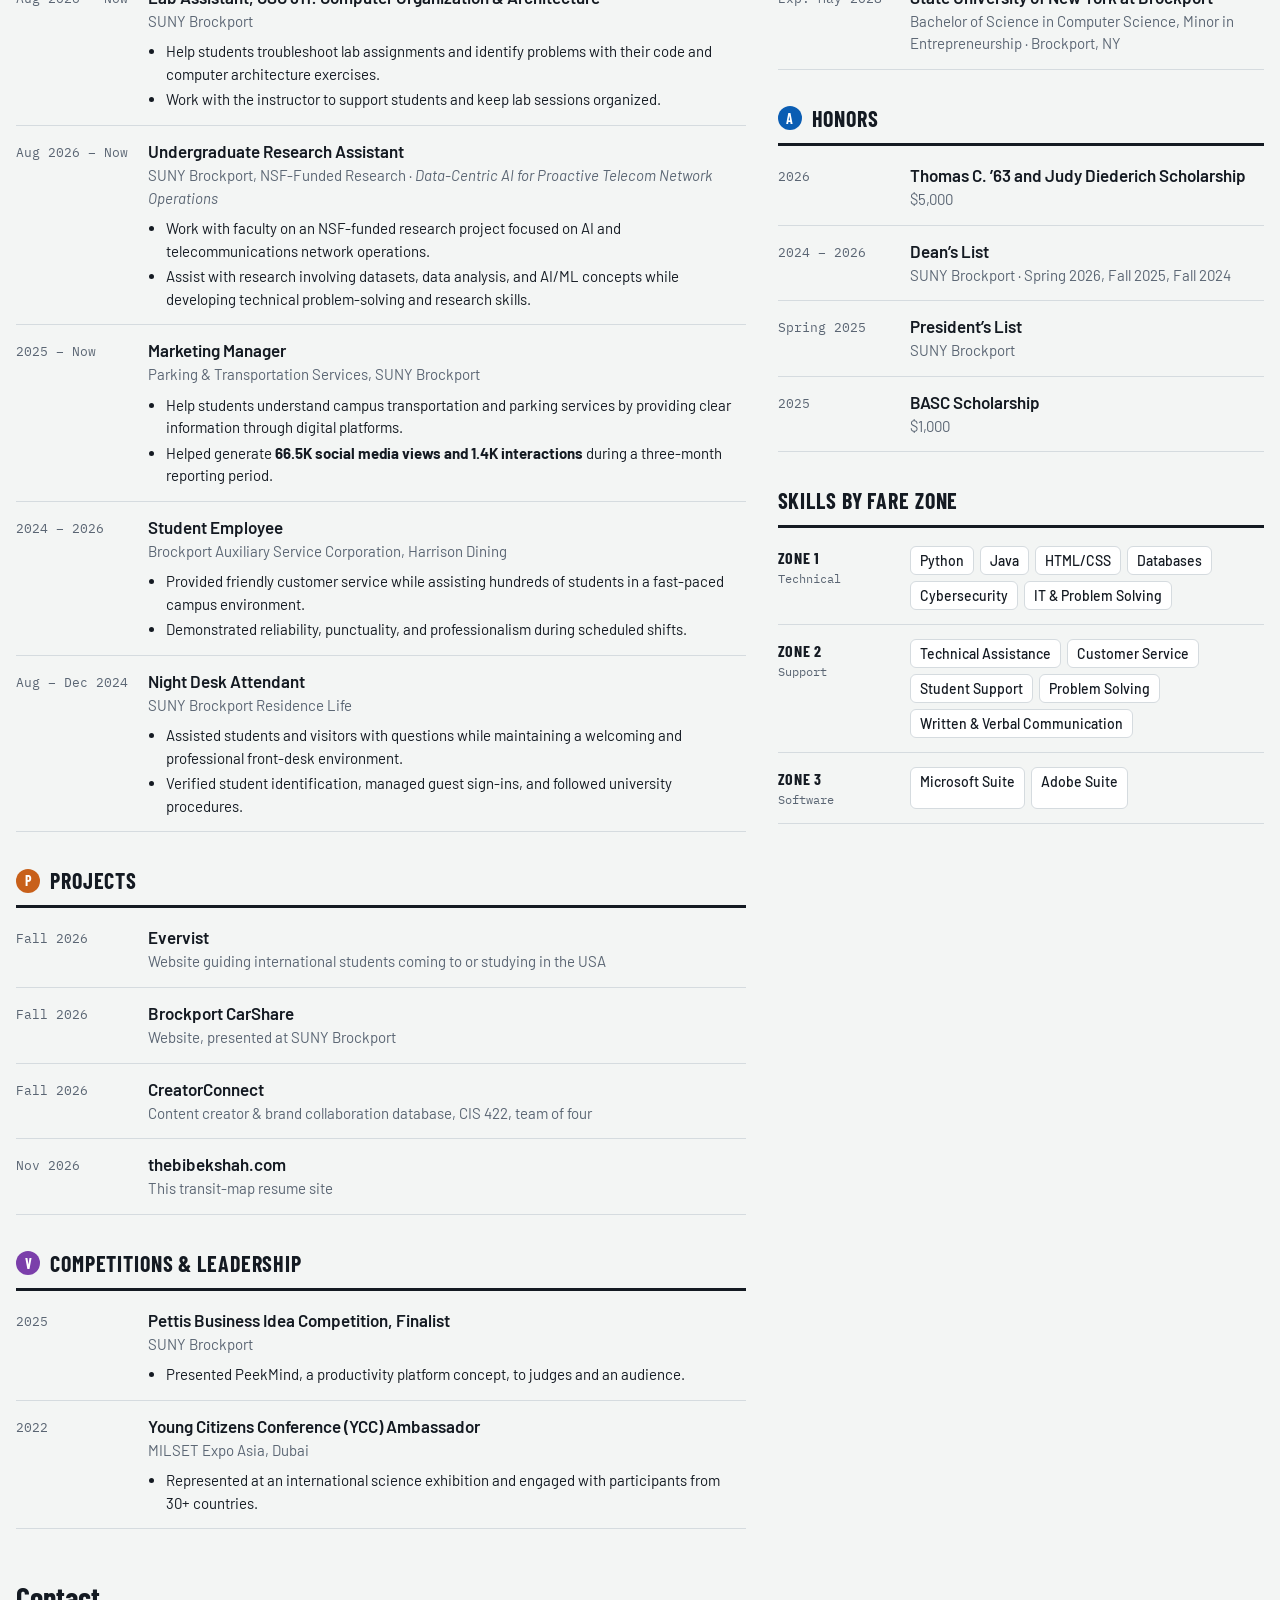
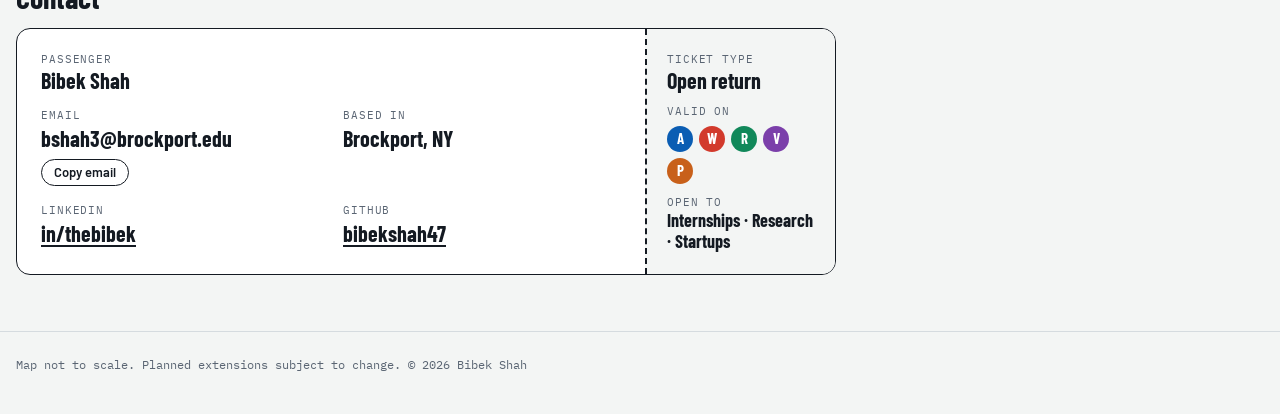
==== commit 09d2bb83: "Add transit site with station pages and AI chatbot" ====
--- a/index.html
+++ b/index.html
@@ -1,167 +1,38 @@
-<!doctype html><html><head><meta charset=utf8><meta name=viewport content="width=device-width,initial-scale=1,viewport-fit=cover"><style>:root{color-scheme:light;box-sizing:border-box;padding-top:env(safe-area-inset-top,0px);padding-bottom:env(safe-area-inset-bottom,0px)}html{scroll-padding-top:env(safe-area-inset-top,0px)}body{margin:0;padding:0;font:14px -apple-system,BlinkMacSystemFont,sans-serif;background:#fff;color:#000}img{max-width:100%}[hidden]:not([hidden=until-found i]){display:none!important}</style></head><body>
-<title>Bibek Shah Transit Map</title>
-<meta name="claude:viewport-fit-sides" content="cover">
+<!doctype html>
+<html lang="en">
+<head>
+<meta charset="utf-8">
+<meta name="viewport" content="width=device-width, initial-scale=1, viewport-fit=cover">
+<title>Bibek Shah</title>
+<meta name="description" content="Bibek Shah: Computer Science student at SUNY Brockport. Resume drawn as a transit map: education, campus work, NSF research, ventures and projects.">
+<meta property="og:title" content="Bibek Shah Transit Map">
+<meta property="og:description" content="My resume as a subway system map. Every line leads to Commencement, May 2028.">
+<link rel="icon" href="data:image/svg+xml,%3Csvg xmlns='http://www.w3.org/2000/svg' viewBox='0 0 32 32'%3E%3Ccircle cx='16' cy='16' r='15' fill='%230A5DB3'/%3E%3Ctext x='16' y='22' text-anchor='middle' font-family='Arial' font-weight='700' font-size='17' fill='white'%3EB%3C/text%3E%3C/svg%3E">
+
+<!-- Fonts -->
 <link rel="preconnect" href="https://fonts.googleapis.com">
 <link rel="preconnect" href="https://fonts.gstatic.com" crossorigin>
 <link rel="stylesheet" href="https://fonts.googleapis.com/css2?family=Barlow:wght@400;500;600&family=Barlow+Condensed:wght@500;600;700;800&family=IBM+Plex+Mono:wght@400;500&display=swap">
-<style>
-/* Layout: signage header band → full-width system map (time runs left→right, one line per resume track) → station board → plain timetable resume → ticket contact */
-:root{
-  --bg:#F3F5F4; --panel:#FFFFFF; --ink:#141A22; --muted:#5A6573; --rule:#D5DBDF;
-  --sign:#14202E; --sign-ink:#F4F7FA;
-  --line-a:#0A5DB3; --line-w:#D23A2C; --line-r:#11885A; --line-v:#7B3FAA;
-  --here:#E9A800; --here-ink:#1B1400;
-  --f-display:"Barlow Condensed","Arial Narrow",Arial,sans-serif;
-  --f-body:"Barlow","Helvetica Neue",Arial,sans-serif;
-  --f-mono:"IBM Plex Mono",ui-monospace,Menlo,Consolas,monospace;
-}
-@media (prefers-color-scheme: dark){:root:not([data-theme="light"]){
-  --bg:#0E131A; --panel:#17202B; --ink:#E7ECF2; --muted:#98A3B1; --rule:#2A3543;
-  --sign:#070B10; --sign-ink:#F4F7FA;
-  --line-a:#4E9DF0; --line-w:#F2645A; --line-r:#3CC387; --line-v:#B482E6;
-  --here:#F5BE2A; --here-ink:#1B1400; color-scheme:dark;
-}}
-:root[data-theme="dark"]{
-  --bg:#0E131A; --panel:#17202B; --ink:#E7ECF2; --muted:#98A3B1; --rule:#2A3543;
-  --sign:#070B10; --sign-ink:#F4F7FA;
-  --line-a:#4E9DF0; --line-w:#F2645A; --line-r:#3CC387; --line-v:#B482E6;
-  --here:#F5BE2A; --here-ink:#1B1400; color-scheme:dark;
-}
-*{box-sizing:border-box}
-body{background:var(--bg);color:var(--ink);font-family:var(--f-body);font-size:16px;line-height:1.5}
-.wrap{max-width:1280px;margin:0 auto;padding-left:max(16px,env(safe-area-inset-left,0px));padding-right:max(16px,env(safe-area-inset-right,0px))}
-a{color:inherit}
-:focus-visible{outline:3px solid var(--here);outline-offset:2px}
-
-/* Header sign */
-.sign{background:var(--sign);color:var(--sign-ink)}
-.sign .wrap{padding-block:28px 24px;display:flex;flex-wrap:wrap;gap:20px 40px;align-items:flex-end;justify-content:space-between}
-.eyebrow{font-family:var(--f-mono);font-size:12px;letter-spacing:.08em;text-transform:uppercase;opacity:.75;margin:0 0 6px}
-h1{font-family:var(--f-display);font-weight:800;font-size:clamp(44px,8vw,84px);line-height:.92;letter-spacing:-.01em;margin:0;text-wrap:balance}
-.sub{margin:10px 0 0;font-size:17px;opacity:.9}
-.bullets{display:flex;gap:6px;margin-top:14px}
-.bul{display:inline-grid;place-items:center;width:26px;height:26px;border-radius:50%;font-family:var(--f-display);font-weight:700;font-size:15px;color:#fff;flex:none}
-.b-A{background:var(--line-a)}.b-W{background:var(--line-w)}.b-R{background:var(--line-r)}.b-V{background:var(--line-v)}
-.sign-links{display:flex;flex-wrap:wrap;gap:8px}
-.sign-links a,.sign-links button{font:600 15px/1 var(--f-body);color:var(--sign-ink);background:transparent;border:1.5px solid rgba(244,247,250,.35);border-radius:999px;padding:10px 16px;text-decoration:none;cursor:pointer}
-.sign-links a:hover,.sign-links button:hover{border-color:var(--sign-ink)}
-
-/* Now serving strip */
-.strip{background:var(--here);color:var(--here-ink)}
-.strip .wrap{padding-block:10px;display:flex;flex-wrap:wrap;gap:6px 22px;align-items:center;font-size:15px}
-.strip b{font-family:var(--f-display);text-transform:uppercase;letter-spacing:.06em;font-size:15px}
-.strip span{display:inline-flex;align-items:center;gap:7px}
-.strip .bul{width:20px;height:20px;font-size:12px}
-.strip .next{margin-left:auto;font-family:var(--f-mono);font-size:13px}
-
-/* Map */
-main{padding-block:28px 56px}
-.map-head{display:flex;flex-wrap:wrap;gap:12px 24px;align-items:center;justify-content:space-between;margin-bottom:12px}
-h2{font-family:var(--f-display);font-weight:700;font-size:30px;line-height:1.1;margin:0;text-wrap:balance}
-.lines-filter{display:flex;flex-wrap:wrap;gap:6px}
-.lines-filter button{display:inline-flex;align-items:center;gap:8px;font:600 14px/1 var(--f-body);color:var(--ink);background:var(--panel);border:1.5px solid var(--rule);border-radius:999px;padding:6px 12px 6px 6px;cursor:pointer}
-.lines-filter button[data-l="all"]{padding:6px 12px}
-.lines-filter button[aria-pressed="true"]{border-color:var(--ink);box-shadow:inset 0 0 0 1px var(--ink)}
-.lines-filter .bul{width:22px;height:22px;font-size:13px}
-.map-card{background:var(--panel);border:1px solid var(--rule);border-radius:14px;overflow:hidden}
-.map-scroll{overflow-x:auto;-webkit-overflow-scrolling:touch}
-#map{display:block;width:100%;min-width:960px;height:auto}
-.hint{display:none;font-family:var(--f-mono);font-size:12px;color:var(--muted);padding:8px 14px 0}
-@media (max-width:960px){.hint{display:block}}
-.key{display:flex;flex-wrap:wrap;gap:8px 22px;padding:12px 16px;border-top:1px solid var(--rule);font-size:13px;color:var(--muted)}
-.key span{display:inline-flex;align-items:center;gap:8px}
-.key svg{flex:none}
-
-/* SVG styling */
-.axis-t{font-family:var(--f-mono);font-size:12px;fill:var(--muted)}
-.axis-l{stroke:var(--rule);stroke-width:1.5}
-.ln{fill:none;stroke-width:10;stroke-linecap:round;stroke-linejoin:round}
-.fut{stroke-dasharray:12 9;stroke-linecap:butt;opacity:.5}
-.s-A{stroke:var(--line-a)}.s-W{stroke:var(--line-w)}.s-R{stroke:var(--line-r)}.s-V{stroke:var(--line-v)}
-.f-A{fill:var(--line-a)}.f-W{fill:var(--line-w)}.f-R{fill:var(--line-r)}.f-V{fill:var(--line-v)}
-.stop{fill:var(--panel);stroke:var(--ink);stroke-width:3.5}
-.ix{fill:var(--panel);stroke:var(--ink);stroke-width:3.5}
-.ix.future{stroke-dasharray:6 5}
-.st{cursor:pointer}
-.st .hit{fill:transparent}
-.st:hover .stop,.st:hover .ix,.st:focus-visible .stop,.st:focus-visible .ix{stroke:var(--here);stroke-width:5}
-.st.sel .stop,.st.sel .ix{stroke:var(--here);stroke-width:6}
-.st.sel .tick{filter:drop-shadow(0 0 3px var(--here))}
-.st:focus{outline:none}
-.lbl-n{font-family:var(--f-display);font-weight:700;font-size:15px;fill:var(--ink)}
-.lbl-s{font-family:var(--f-mono);font-size:11px;fill:var(--muted)}
-.st.sel .lbl-n{text-decoration:underline;text-decoration-color:var(--here);text-decoration-thickness:3px}
-.bul-t{font-family:var(--f-display);font-weight:700;font-size:16px;fill:#fff}
-.here-l{stroke:var(--here);stroke-width:2.5;stroke-dasharray:4 5}
-.here-b{fill:var(--here)}
-.here-t{font-family:var(--f-display);font-weight:700;font-size:13px;letter-spacing:.06em;fill:var(--here-ink)}
-.train{fill:var(--panel);stroke:var(--ink);stroke-width:1.5}
-.seg{transition:opacity .25s}
-#map[data-focus="A"] .seg:not(.on-A),#map[data-focus="W"] .seg:not(.on-W),#map[data-focus="R"] .seg:not(.on-R),#map[data-focus="V"] .seg:not(.on-V){opacity:.12}
-
-/* Station board */
-.board{display:grid;grid-template-columns:minmax(0,1fr) auto;gap:8px 24px;padding:18px 20px;border-top:1px solid var(--rule);background:var(--bg)}
-.board-k{font-family:var(--f-mono);font-size:12px;letter-spacing:.08em;text-transform:uppercase;color:var(--muted);display:flex;gap:10px;align-items:center;flex-wrap:wrap}
-.board-k .bul{width:22px;height:22px;font-size:13px}
-.board h3{font-family:var(--f-display);font-weight:700;font-size:28px;line-height:1.1;margin:6px 0 2px;text-wrap:balance}
-.board .org{margin:0;font-weight:600}
-.board .proj{margin:2px 0 0;font-style:italic;color:var(--muted)}
-.board ul{margin:10px 0 0;padding-left:18px;max-width:72ch}
-.board li+li{margin-top:4px}
-.board .when{font-family:var(--f-mono);font-size:14px;white-space:nowrap;align-self:start;background:var(--panel);border:1px solid var(--rule);border-radius:8px;padding:6px 10px}
-.stats{display:flex;flex-wrap:wrap;gap:10px;margin-top:12px}
-.stat{background:var(--panel);border:1px solid var(--rule);border-radius:8px;padding:6px 12px}
-.stat b{font-family:var(--f-display);font-size:24px;display:block;line-height:1.1}
-.stat small{color:var(--muted);font-size:13px}
-@media (max-width:640px){.board{grid-template-columns:1fr}.board .when{justify-self:start;order:-1}}
-
-/* Timetable */
-.tt{margin-top:48px}
-.tt-intro{color:var(--muted);margin:6px 0 20px;max-width:65ch}
-.tt-grid{display:grid;grid-template-columns:minmax(0,1.5fr) minmax(0,1fr);gap:32px}
-@media (max-width:860px){.tt-grid{grid-template-columns:1fr}}
-.tt-col{display:flex;flex-direction:column;gap:32px;min-width:0}
-.sec-h{display:flex;align-items:center;gap:10px;padding-bottom:8px;border-bottom:3px solid var(--ink);margin-bottom:4px}
-.sec-h h3{font-family:var(--f-display);font-weight:700;font-size:22px;text-transform:uppercase;letter-spacing:.04em;margin:0}
-.sec-h .bul{width:24px;height:24px;font-size:14px}
-.row{display:grid;grid-template-columns:118px minmax(0,1fr);gap:14px;padding:14px 0;border-bottom:1px solid var(--rule)}
-.row .t{font-family:var(--f-mono);font-size:13px;color:var(--muted);padding-top:3px;font-variant-numeric:tabular-nums}
-.row h4{margin:0;font-size:17px;font-weight:600;line-height:1.3}
-.row .o{margin:2px 0 0;color:var(--muted);font-size:15px}
-.row ul{margin:8px 0 0;padding-left:18px;font-size:15px}
-.row li+li{margin-top:3px}
-@media (max-width:480px){.row{grid-template-columns:1fr;gap:2px}}
-.zones{display:flex;flex-direction:column}
-.zone{display:grid;grid-template-columns:118px minmax(0,1fr);gap:14px;padding:14px 0;border-bottom:1px solid var(--rule)}
-@media (max-width:480px){.zone{grid-template-columns:1fr;gap:6px}}
-.zone .t{font-family:var(--f-display);font-weight:700;font-size:16px;text-transform:uppercase;letter-spacing:.04em}
-.zone .t small{display:block;font-family:var(--f-mono);font-weight:400;font-size:12px;color:var(--muted);text-transform:none;letter-spacing:0}
-.chips{display:flex;flex-wrap:wrap;gap:6px}
-.chip{font-size:14px;font-weight:500;border:1.5px solid var(--rule);background:var(--panel);border-radius:6px;padding:3px 9px}
-
-/* Ticket */
-.ticket-sec{margin-top:52px}
-.ticket{position:relative;display:grid;grid-template-columns:minmax(0,1fr) 190px;background:var(--panel);border:1.5px solid var(--ink);border-radius:14px;margin-top:14px;max-width:820px;overflow:hidden}
-.ticket .main{padding:22px 24px;min-width:0}
-.ticket .stub{border-left:2px dashed var(--ink);padding:22px 20px;display:flex;flex-direction:column;justify-content:space-between;gap:10px;background:var(--bg)}
-.ticket .k{font-family:var(--f-mono);font-size:11px;letter-spacing:.08em;text-transform:uppercase;color:var(--muted)}
-.ticket .v{font-family:var(--f-display);font-weight:700;font-size:22px;line-height:1.15;word-break:break-word}
-.ticket dl{display:grid;grid-template-columns:repeat(auto-fit,minmax(200px,1fr));gap:16px 24px;margin:14px 0 0}
-.ticket dd{margin:2px 0 0}
-.ticket .v a{text-decoration-thickness:2px;text-underline-offset:3px}
-.copy{font:600 13px/1 var(--f-body);color:var(--ink);background:transparent;border:1.5px solid var(--ink);border-radius:999px;padding:6px 12px;cursor:pointer;margin-top:6px}
-@media (max-width:600px){.ticket{grid-template-columns:1fr}.ticket .stub{border-left:0;border-top:2px dashed var(--ink)}}
-footer{color:var(--muted);font-family:var(--f-mono);font-size:12px;padding-block:24px 40px;border-top:1px solid var(--rule)}
-@media (prefers-reduced-motion:reduce){.seg{transition:none}}
-</style>
-
+
+<!-- Styles: one file per section (see README) -->
+<link rel="stylesheet" href="css/01-tokens.css">
+<link rel="stylesheet" href="css/02-base.css">
+<link rel="stylesheet" href="css/03-header.css">
+<link rel="stylesheet" href="css/04-map.css">
+<link rel="stylesheet" href="css/05-station-page.css">
+<link rel="stylesheet" href="css/06-info-desk.css">
+<link rel="stylesheet" href="css/07-timetable.css">
+</head>
+<body>
+
+<!-- ===================== SECTION: HEADER SIGN ===================== -->
 <header class="sign">
   <div class="wrap">
     <div>
       <p class="eyebrow">System map · Valid November 2026</p>
       <h1>Bibek Shah</h1>
       <p class="sub">Computer Science, B.S. · Minor in Entrepreneurship · SUNY Brockport, NY</p>
-      <div class="bullets" aria-hidden="true"><span class="bul b-A">A</span><span class="bul b-W">W</span><span class="bul b-R">R</span><span class="bul b-V">V</span></div>
+      <div class="bullets" aria-hidden="true"><span class="bul b-A">A</span><span class="bul b-W">W</span><span class="bul b-R">R</span><span class="bul b-V">V</span><span class="bul b-P">P</span></div>
     </div>
     <nav class="sign-links" aria-label="Links">
       <a href="https://www.linkedin.com/in/thebibek" target="_blank" rel="noopener">LinkedIn</a>
@@ -171,43 +42,82 @@
   </div>
 </header>
 
-<div class="strip">
-  <div class="wrap">
-    <b>Now serving</b>
-    <span><i class="bul b-R" aria-hidden="true">R</i>NSF Research Assistant</span>
-    <span><i class="bul b-R" aria-hidden="true">R</i>CSC 311 Lab Assistant</span>
-    <span><i class="bul b-W" aria-hidden="true">W</i>Marketing Manager, Parking &amp; Transportation</span>
-    <span class="next">Final stop: Commencement · May 2028</span>
-  </div>
-</div>
+<!-- ===================== SECTION: NOW SERVING STRIP =====================
+     Your current roles. Edit the text inside each <span>. -->
+<div class="strip"><div class="wrap">
+  <b>Now serving</b>
+  <span><i class="bul b-R" aria-hidden="true">R</i>NSF Research Assistant</span>
+  <span><i class="bul b-R" aria-hidden="true">R</i>CSC 311 Lab Assistant</span>
+  <span><i class="bul b-W" aria-hidden="true">W</i>Marketing Manager, Parking &amp; Transportation</span>
+</div></div>
+
+<!-- ===================== SECTION: SERVICE ALERT STRIP =====================
+     What you're working on right now. Add or remove <span> items. -->
+<div class="alert"><div class="wrap">
+  <b>Service alert</b>
+  <span>Now building Evervist, a guide for international students</span>
+  <span>·</span><span>Presenting Brockport CarShare at SUNY Brockport</span>
+  <span>·</span><span>Startup club in planning</span>
+</div></div>
 
 <main class="wrap">
+
+  <!-- ===================== SECTION: SYSTEM MAP =====================
+       The map itself is drawn by js/core/map.js from js/data/*.js.
+       Station content lives in js/data/stations.js. -->
   <div class="map-head">
     <h2>System map</h2>
-    <div class="lines-filter" role="group" aria-label="Show one line">
-      <button type="button" id="f-all" data-l="all" aria-pressed="true">All lines</button>
-      <button type="button" id="f-A" data-l="A" aria-pressed="false"><span class="bul b-A">A</span>Academic</button>
-      <button type="button" id="f-W" data-l="W" aria-pressed="false"><span class="bul b-W">W</span>Campus Work</button>
-      <button type="button" id="f-R" data-l="R" aria-pressed="false"><span class="bul b-R">R</span>Research &amp; Teaching</button>
-      <button type="button" id="f-V" data-l="V" aria-pressed="false"><span class="bul b-V">V</span>Venture</button>
+    <div class="chiprow" role="group" aria-label="Show one line" id="lineFilter">
+      <button type="button" class="pill" data-l="all" aria-pressed="true">All lines</button>
+      <button type="button" class="pill has-bul" data-l="A" aria-pressed="false"><span class="bul b-A">A</span>Academic</button>
+      <button type="button" class="pill has-bul" data-l="W" aria-pressed="false"><span class="bul b-W">W</span>Campus Work</button>
+      <button type="button" class="pill has-bul" data-l="R" aria-pressed="false"><span class="bul b-R">R</span>Research</button>
+      <button type="button" class="pill has-bul" data-l="V" aria-pressed="false"><span class="bul b-V">V</span>Venture</button>
+      <button type="button" class="pill has-bul" data-l="P" aria-pressed="false"><span class="bul b-P">P</span>Projects</button>
     </div>
   </div>
 
   <div class="map-card">
+    <!-- Toolbar: Ride the line + Trip planner (buttons are added by JS) -->
+    <div class="toolbar">
+      <div class="chiprow" role="group" aria-label="Ride the line" id="rideRow">
+        <span class="lab">Ride the line ▶</span>
+      </div>
+      <div class="chiprow" role="group" aria-label="Trip planner" id="skillRow">
+        <span class="lab">Trip planner: where I used</span>
+      </div>
+    </div>
+    <div class="ride-status" id="rideStatus" hidden>
+      <span class="k">Now arriving</span><b id="rideName">—</b>
+      <div class="sp"><button type="button" class="pill" id="rideOpen">Open station</button><button type="button" class="pill" id="rideStop">Stop</button></div>
+    </div>
     <p class="hint">Drag sideways to see the whole map →</p>
     <div class="map-scroll">
-      <svg id="map" viewBox="0 0 1210 540" role="group" aria-label="Transit map of Bibek Shah's education, work, research and ventures from 2022 to 2028"></svg>
-    </div>
-    <div class="key" aria-label="Map key">
+      <svg id="map" viewBox="0 0 1210 660" role="group" aria-label="Transit map of Bibek Shah's education, work, research, ventures and projects"></svg>
+    </div>
+    <div class="key">
       <span><svg width="22" height="18" aria-hidden="true"><circle cx="11" cy="9" r="6.5" fill="var(--panel)" stroke="var(--ink)" stroke-width="3"/></svg>Role or milestone</span>
-      <span><svg width="22" height="18" aria-hidden="true"><rect x="2" y="7" width="18" height="5" fill="var(--line-a)"/><rect x="8.5" y="0" width="5" height="9" fill="var(--line-a)"/></svg>Honor or award</span>
+      <span><svg width="22" height="18" aria-hidden="true"><rect x="2" y="7" width="18" height="5" fill="var(--line-a)"/><rect x="8.5" y="0" width="5" height="9" fill="var(--line-a)"/></svg>Honor</span>
       <span><svg width="30" height="18" aria-hidden="true"><rect x="3" y="2" width="24" height="14" rx="7" fill="var(--panel)" stroke="var(--ink)" stroke-width="3"/></svg>Interchange</span>
-      <span><svg width="34" height="18" aria-hidden="true"><line x1="2" y1="9" x2="32" y2="9" stroke="var(--muted)" stroke-width="6" stroke-dasharray="8 5"/></svg>Planned extension</span>
-      <span>Select any station for details</span>
-    </div>
-    <section class="board" id="board" aria-live="polite"></section>
-  </div>
-
+      <span><svg width="18" height="18" aria-hidden="true"><circle cx="9" cy="9" r="5" fill="var(--here)"/></svg>Has a station page with evidence</span>
+      <span><svg width="34" height="18" aria-hidden="true"><line x1="2" y1="9" x2="32" y2="9" stroke="var(--muted)" stroke-width="6" stroke-dasharray="8 5"/></svg>Planned</span>
+      <span>Select any station to open its page</span>
+    </div>
+  </div>
+
+  <!-- ===================== SECTION: INFORMATION DESK (search) ===================== -->
+  <section class="desk" aria-labelledby="desk-h">
+    <div><h3 id="desk-h">Information desk</h3><p>Search every station on the map.</p></div>
+    <div>
+      <label for="q" class="muted small">Search stations</label>
+      <input id="q" type="search" placeholder="Try “pitch”, “research”, “website”, “students”" autocomplete="off">
+      <div class="results" id="results" aria-live="polite"></div>
+    </div>
+  </section>
+
+  <!-- ===================== SECTION: TIMETABLE (plain resume) =====================
+       Plain-text resume for quick readers. Edit directly here.
+       Each entry is one <div class="trow">. -->
   <section class="tt" aria-labelledby="tt-h">
     <h2 id="tt-h">Timetable</h2>
     <p class="tt-intro">The full resume in plain form, for a quick read.</p>
@@ -215,42 +125,48 @@
       <div class="tt-col">
         <div>
           <div class="sec-h"><span class="bul b-W" aria-hidden="true">W</span><span class="bul b-R" aria-hidden="true">R</span><h3>Experience</h3></div>
-          <div class="row"><div class="t">Aug 2026 – Now</div><div><h4>Lab Assistant, CSC 311: Computer Organization &amp; Architecture</h4><p class="o">SUNY Brockport</p><ul><li>Help students troubleshoot lab assignments and identify problems with their code and computer architecture exercises.</li><li>Work with the instructor to support students and keep lab sessions organized.</li></ul></div></div>
-          <div class="row"><div class="t">Aug 2026 – Now</div><div><h4>Undergraduate Research Assistant</h4><p class="o">SUNY Brockport, NSF-Funded Research · <i>Data-Centric AI for Proactive Telecom Network Operations</i></p><ul><li>Work with faculty on an NSF-funded research project focused on AI and telecommunications network operations.</li><li>Assist with research involving datasets, data analysis, and AI/ML concepts while developing technical problem-solving and research skills.</li></ul></div></div>
-          <div class="row"><div class="t">2025 – Now</div><div><h4>Marketing Manager</h4><p class="o">Parking &amp; Transportation Services, SUNY Brockport</p><ul><li>Help students understand campus transportation and parking services by providing clear information through digital platforms.</li><li>Helped generate <b>66.5K social media views and 1.4K interactions</b> during a three-month reporting period.</li></ul></div></div>
-          <div class="row"><div class="t">2024 – 2026</div><div><h4>Student Employee</h4><p class="o">Brockport Auxiliary Service Corporation, Harrison Dining</p><ul><li>Provided friendly customer service while assisting hundreds of students in a fast-paced campus environment.</li><li>Demonstrated reliability, punctuality, and professionalism during scheduled shifts.</li></ul></div></div>
-          <div class="row"><div class="t">Aug – Dec 2024</div><div><h4>Night Desk Attendant</h4><p class="o">SUNY Brockport Residence Life</p><ul><li>Assisted students and visitors with questions while maintaining a welcoming and professional front-desk environment.</li><li>Verified student identification, managed guest sign-ins, and followed university procedures.</li></ul></div></div>
+          <div class="trow"><div class="t">Aug 2026 – Now</div><div><h4>Lab Assistant, CSC 311: Computer Organization &amp; Architecture</h4><p class="o">SUNY Brockport</p><ul><li>Help students troubleshoot lab assignments and identify problems with their code and computer architecture exercises.</li><li>Work with the instructor to support students and keep lab sessions organized.</li></ul></div></div>
+          <div class="trow"><div class="t">Aug 2026 – Now</div><div><h4>Undergraduate Research Assistant</h4><p class="o">SUNY Brockport, NSF-Funded Research · <i>Data-Centric AI for Proactive Telecom Network Operations</i></p><ul><li>Work with faculty on an NSF-funded research project focused on AI and telecommunications network operations.</li><li>Assist with research involving datasets, data analysis, and AI/ML concepts while developing technical problem-solving and research skills.</li></ul></div></div>
+          <div class="trow"><div class="t">2025 – Now</div><div><h4>Marketing Manager</h4><p class="o">Parking &amp; Transportation Services, SUNY Brockport</p><ul><li>Help students understand campus transportation and parking services by providing clear information through digital platforms.</li><li>Helped generate <b>66.5K social media views and 1.4K interactions</b> during a three-month reporting period.</li></ul></div></div>
+          <div class="trow"><div class="t">2024 – 2026</div><div><h4>Student Employee</h4><p class="o">Brockport Auxiliary Service Corporation, Harrison Dining</p><ul><li>Provided friendly customer service while assisting hundreds of students in a fast-paced campus environment.</li><li>Demonstrated reliability, punctuality, and professionalism during scheduled shifts.</li></ul></div></div>
+          <div class="trow"><div class="t">Aug – Dec 2024</div><div><h4>Night Desk Attendant</h4><p class="o">SUNY Brockport Residence Life</p><ul><li>Assisted students and visitors with questions while maintaining a welcoming and professional front-desk environment.</li><li>Verified student identification, managed guest sign-ins, and followed university procedures.</li></ul></div></div>
+        </div>
+        <div>
+          <div class="sec-h"><span class="bul b-P" aria-hidden="true">P</span><h3>Projects</h3></div>
+          <div class="trow"><div class="t">Fall 2026</div><div><h4>Evervist</h4><p class="o">Website guiding international students coming to or studying in the USA</p></div></div>
+          <div class="trow"><div class="t">Fall 2026</div><div><h4>Brockport CarShare</h4><p class="o">Website, presented at SUNY Brockport</p></div></div>
+          <div class="trow"><div class="t">Fall 2026</div><div><h4>CreatorConnect</h4><p class="o">Content creator &amp; brand collaboration database, CIS 422, team of four</p></div></div>
+          <div class="trow"><div class="t">Nov 2026</div><div><h4>thebibekshah.com</h4><p class="o">This transit-map resume site</p></div></div>
         </div>
         <div>
           <div class="sec-h"><span class="bul b-V" aria-hidden="true">V</span><h3>Competitions &amp; Leadership</h3></div>
-          <div class="row"><div class="t">2025</div><div><h4>Pettis Business Idea Competition, Finalist</h4><p class="o">SUNY Brockport</p><ul><li>Presented PeekMind, a productivity platform concept, to judges and an audience.</li></ul></div></div>
-          <div class="row"><div class="t">2022</div><div><h4>Young Citizens Conference (YCC) Ambassador</h4><p class="o">MILSET Expo Asia, Dubai</p><ul><li>Represented at an international science exhibition and engaged with participants from 30+ countries.</li></ul></div></div>
+          <div class="trow"><div class="t">2025</div><div><h4>Pettis Business Idea Competition, Finalist</h4><p class="o">SUNY Brockport</p><ul><li>Presented PeekMind, a productivity platform concept, to judges and an audience.</li></ul></div></div>
+          <div class="trow"><div class="t">2022</div><div><h4>Young Citizens Conference (YCC) Ambassador</h4><p class="o">MILSET Expo Asia, Dubai</p><ul><li>Represented at an international science exhibition and engaged with participants from 30+ countries.</li></ul></div></div>
         </div>
       </div>
       <div class="tt-col">
         <div>
           <div class="sec-h"><span class="bul b-A" aria-hidden="true">A</span><h3>Education</h3></div>
-          <div class="row"><div class="t">Exp. May 2028</div><div><h4>State University of New York at Brockport</h4><p class="o">Bachelor of Science in Computer Science, Minor in Entrepreneurship · Brockport, NY</p></div></div>
+          <div class="trow"><div class="t">Exp. May 2028</div><div><h4>State University of New York at Brockport</h4><p class="o">Bachelor of Science in Computer Science, Minor in Entrepreneurship · Brockport, NY</p></div></div>
         </div>
         <div>
           <div class="sec-h"><span class="bul b-A" aria-hidden="true">A</span><h3>Honors</h3></div>
-          <div class="row"><div class="t">2026</div><div><h4>Thomas C. ’63 and Judy Diederich Scholarship</h4><p class="o">$5,000</p></div></div>
-          <div class="row"><div class="t">2024 – 2026</div><div><h4>Dean’s List</h4><p class="o">SUNY Brockport · Spring 2026, Fall 2025, Fall 2024</p></div></div>
-          <div class="row"><div class="t">Spring 2025</div><div><h4>President’s List</h4><p class="o">SUNY Brockport</p></div></div>
-          <div class="row"><div class="t">2025</div><div><h4>BASC Scholarship</h4><p class="o">$1,000</p></div></div>
+          <div class="trow"><div class="t">2026</div><div><h4>Thomas C. ’63 and Judy Diederich Scholarship</h4><p class="o">$5,000</p></div></div>
+          <div class="trow"><div class="t">2024 – 2026</div><div><h4>Dean’s List</h4><p class="o">SUNY Brockport · Spring 2026, Fall 2025, Fall 2024</p></div></div>
+          <div class="trow"><div class="t">Spring 2025</div><div><h4>President’s List</h4><p class="o">SUNY Brockport</p></div></div>
+          <div class="trow"><div class="t">2025</div><div><h4>BASC Scholarship</h4><p class="o">$1,000</p></div></div>
         </div>
         <div>
           <div class="sec-h"><h3>Skills by fare zone</h3></div>
-          <div class="zones">
-            <div class="zone"><div class="t">Zone 1<small>Technical</small></div><div class="chips"><span class="chip">Python</span><span class="chip">Java</span><span class="chip">HTML/CSS</span><span class="chip">Databases</span><span class="chip">Cybersecurity</span><span class="chip">IT &amp; Problem Solving</span></div></div>
-            <div class="zone"><div class="t">Zone 2<small>Support</small></div><div class="chips"><span class="chip">Technical Assistance</span><span class="chip">Customer Service</span><span class="chip">Student Support</span><span class="chip">Problem Solving</span><span class="chip">Written &amp; Verbal Communication</span></div></div>
-            <div class="zone"><div class="t">Zone 3<small>Software</small></div><div class="chips"><span class="chip">Microsoft Suite</span><span class="chip">Adobe Suite</span></div></div>
-          </div>
+          <div class="zone"><div class="t">Zone 1<small>Technical</small></div><div class="chips"><span class="chip">Python</span><span class="chip">Java</span><span class="chip">HTML/CSS</span><span class="chip">Databases</span><span class="chip">Cybersecurity</span><span class="chip">IT &amp; Problem Solving</span></div></div>
+          <div class="zone"><div class="t">Zone 2<small>Support</small></div><div class="chips"><span class="chip">Technical Assistance</span><span class="chip">Customer Service</span><span class="chip">Student Support</span><span class="chip">Problem Solving</span><span class="chip">Written &amp; Verbal Communication</span></div></div>
+          <div class="zone"><div class="t">Zone 3<small>Software</small></div><div class="chips"><span class="chip">Microsoft Suite</span><span class="chip">Adobe Suite</span></div></div>
         </div>
       </div>
     </div>
   </section>
 
+  <!-- ===================== SECTION: CONTACT TICKET ===================== -->
   <section class="ticket-sec" id="contact" aria-labelledby="c-h">
     <h2 id="c-h">Contact</h2>
     <div class="ticket">
@@ -266,166 +182,50 @@
       </div>
       <div class="stub">
         <div><div class="k">Ticket type</div><div class="v">Open return</div></div>
-        <div><div class="k">Valid on</div><div class="bullets" style="margin-top:6px" aria-label="All lines"><span class="bul b-A">A</span><span class="bul b-W">W</span><span class="bul b-R">R</span><span class="bul b-V">V</span></div></div>
-        <div><div class="k">Open to</div><div class="v" style="font-size:18px">Internships · Research · Startups</div></div>
+        <div><div class="k">Valid on</div><div class="bullets" aria-label="All lines"><span class="bul b-A">A</span><span class="bul b-W">W</span><span class="bul b-R">R</span><span class="bul b-V">V</span><span class="bul b-P">P</span></div></div>
+        <div><div class="k">Open to</div><div class="v small-v">Internships · Research · Startups</div></div>
       </div>
     </div>
   </section>
 </main>
+
+<!-- ===================== SECTION: FOOTER ===================== -->
 <footer><div class="wrap">Map not to scale. Planned extensions subject to change. © 2026 Bibek Shah</div></footer>
 
-<script>
-(function(){
-const NS="http://www.w3.org/2000/svg";
-const svg=document.getElementById("map");
-const NOW=920, END=1120;
-const lines={
-  V:{name:"Venture Line", solid:"M100 170 H150 L210 110 H"+NOW, fut:"M"+NOW+" 110 H"+END, y:110},
-  A:{name:"Academic Line", solid:"M300 230 H"+NOW, fut:"M"+NOW+" 230 H"+END, y:230},
-  W:{name:"Campus Work Line", solid:"M300 350 H"+NOW, fut:"M"+NOW+" 350 H"+END, y:350},
-  R:{name:"Research & Teaching Line", solid:"M800 470 H"+NOW, fut:"M"+NOW+" 470 H"+END, y:470}
-};
-// Station data straight from the resume
-const S=[
- {id:"ycc",kind:"stop",l:["V"],x:100,y:170,side:"below",n:"YCC Ambassador",s:"Dubai · 2022",
-  k:"Venture Line",t:"Young Citizens Conference (YCC) Ambassador",o:"MILSET Expo Asia, Dubai",w:"2022",
-  b:["Represented at an international science exhibition and engaged with participants from 30+ countries."]},
- {id:"pettis",kind:"stop",l:["V"],x:480,y:110,side:"above",n:"Pettis Competition Finalist",s:"PeekMind · 2025",
-  k:"Venture Line",t:"Pettis Business Idea Competition, Finalist",o:"SUNY Brockport",w:"2025",
-  b:["Presented PeekMind, a productivity platform concept, to judges and an audience."]},
- {id:"central",kind:"ix",l:["A","W"],x:300,y1:230,y2:350,lx:280,ly:286,anchor:"end",n:"Brockport Central",s:"SUNY Brockport",
-  k:"Interchange · Academic + Campus Work",t:"State University of New York at Brockport",o:"Bachelor of Science in Computer Science, Minor in Entrepreneurship",w:"Exp. May 2028",
-  b:["Brockport, NY. Where the Academic and Campus Work lines begin."]},
- {id:"dl24",kind:"tick",l:["A"],x:385,y:230,side:"above",n:"Dean’s List",s:"Fall 2024",
-  k:"Academic Line · Honor",t:"Dean’s List",o:"SUNY Brockport",w:"Fall 2024",b:[]},
- {id:"pl25",kind:"tick",l:["A"],x:460,y:230,side:"below",n:"President’s List",s:"Spring 2025",
-  k:"Academic Line · Honor",t:"President’s List",o:"SUNY Brockport",w:"Spring 2025",b:[]},
- {id:"basc",kind:"tick",l:["A"],x:530,y:230,side:"above",n:"BASC Scholarship",s:"$1,000 · 2025",
-  k:"Academic Line · Honor",t:"BASC Scholarship",o:"$1,000",w:"2025",b:[]},
- {id:"dl25",kind:"tick",l:["A"],x:600,y:230,side:"below",n:"Dean’s List",s:"Fall 2025",
-  k:"Academic Line · Honor",t:"Dean’s List",o:"SUNY Brockport",w:"Fall 2025",b:[]},
- {id:"dl26",kind:"tick",l:["A"],x:680,y:230,side:"above",n:"Dean’s List",s:"Spring 2026",
-  k:"Academic Line · Honor",t:"Dean’s List",o:"SUNY Brockport",w:"Spring 2026",b:["Third Dean’s List semester: Fall 2024, Fall 2025, Spring 2026."]},
- {id:"died",kind:"tick",l:["A"],x:740,y:230,side:"below",n:"Diederich",s:"$5,000 · 2026",
-  k:"Academic Line · Honor",t:"Thomas C. ’63 and Judy Diederich Scholarship",o:"$5,000",w:"2026",b:[]},
- {id:"night",kind:"stop",l:["W"],x:330,y:350,side:"below",n:"Night Desk Attendant",s:"Aug–Dec 2024",
-  k:"Campus Work Line",t:"Night Desk Attendant",o:"SUNY Brockport Residence Life",w:"Aug 2024 – Dec 2024",
-  b:["Assisted students and visitors with questions while maintaining a welcoming and professional front-desk environment.","Verified student identification, managed guest sign-ins, and followed university procedures."]},
- {id:"harrison",kind:"stop",l:["W"],x:380,y:350,side:"above",n:"Harrison Dining",s:"2024–2026",
-  k:"Campus Work Line",t:"Student Employee",o:"Brockport Auxiliary Service Corporation, Harrison Dining",w:"2024 – 2026",
-  b:["Provided friendly customer service while assisting hundreds of students in a fast-paced campus environment.","Demonstrated reliability, punctuality, and professionalism during scheduled shifts."]},
- {id:"pts",kind:"stop",l:["W"],x:520,y:350,side:"below",n:"Marketing Manager",s:"Parking & Transportation",
-  k:"Campus Work Line",t:"Marketing Manager",o:"Parking & Transportation Services, SUNY Brockport",w:"2025 – Present",
-  b:["Help students understand campus transportation and parking services by providing clear information through digital platforms.","Helped generate 66.5K social media views and 1.4K interactions during a three-month reporting period."],
-  stats:[["66.5K","social media views"],["1.4K","interactions"],["3 mo","reporting period"]]},
- {id:"junction",kind:"ix",l:["A","W","R"],x:800,y1:230,y2:470,lx:776,ly:408,anchor:"end",n:"Fall ’26 Junction",s:"Lab Assistant · CSC 311",
-  k:"Interchange · Academic + Campus Work + Research & Teaching",t:"Lab Assistant, CSC 311: Computer Organization & Architecture",o:"SUNY Brockport",w:"Aug 2026 – Present",
-  b:["Help students troubleshoot lab assignments and identify problems with their code and computer architecture exercises.","Work with the instructor to support students and keep lab sessions organized."]},
- {id:"nsf",kind:"stop",l:["R"],x:870,y:470,side:"below",n:"NSF Research Assistant",s:"Aug 2026 – now",
-  k:"Research & Teaching Line",t:"Undergraduate Research Assistant",o:"SUNY Brockport, NSF-Funded Research",p:"Data-Centric AI for Proactive Telecom Network Operations",w:"Aug 2026 – Present",
-  b:["Work with faculty on an NSF-funded research project focused on AI and telecommunications network operations.","Assist with research involving datasets, data analysis, and AI/ML concepts while developing technical problem-solving and research skills."]},
- {id:"grad",kind:"ix",future:true,l:["A","W","R","V"],x:END,y1:110,y2:470,lx:END,ly:66,anchor:"middle",n:"Commencement",s:"May 2028 · planned",
-  k:"Terminal · All lines",t:"Commencement",o:"B.S. Computer Science, Minor in Entrepreneurship, SUNY Brockport",w:"May 2028",
-  b:["Every line runs to this terminal. Expected graduation: May 2028."]}
-];
-function el(tag,attrs,parent){const e=document.createElementNS(NS,tag);for(const k in attrs)e.setAttribute(k,attrs[k]);if(parent)parent.appendChild(e);return e}
-function on(ls){return "seg "+ls.map(l=>"on-"+l).join(" ")}
-
-// Axis
-const ax=el("g",{},svg);
-el("line",{x1:80,y1:40,x2:1150,y2:40,class:"axis-l"},ax);
-[[100,"2022"],[260,"2024"],[400,"2025"],[660,"2026"],[1000,"2027"],[1080,"2028"]].forEach(([x,t])=>{
-  el("line",{x1:x,y1:36,x2:x,y2:44,class:"axis-l"},ax);
-  el("text",{x:x,y:28,"text-anchor":"middle",class:"axis-t"},ax).textContent=t;
-});
-el("text",{x:180,y:45,"text-anchor":"middle",class:"axis-t"},ax).textContent="//";
-
-// Lines + trains
-const lg=el("g",{},svg);
-const reduce=window.matchMedia&&matchMedia("(prefers-reduced-motion: reduce)").matches;
-let i=0;
-for(const k in lines){
-  const L=lines[k];
-  el("path",{d:L.fut,class:"ln fut s-"+k+" "+on([k])},lg);
-  el("path",{d:L.solid,class:"ln s-"+k+" "+on([k])},lg);
-  if(!reduce){
-    const c=el("circle",{r:3.5,class:"train "+on([k])},lg);
-    el("animateMotion",{path:L.solid,dur:(9+i*2.5)+"s",begin:(i*1.3)+"s",repeatCount:"indefinite"},c);
-  }
-  i++;
-}
-// You are here
-const hg=el("g",{},svg);
-el("line",{x1:NOW,y1:62,x2:NOW,y2:508,class:"here-l"},hg);
-el("rect",{x:NOW-88,y:50,width:176,height:24,rx:12,class:"here-b"},hg);
-el("text",{x:NOW,y:67,"text-anchor":"middle",class:"here-t"},hg).textContent="YOU ARE HERE · NOV 2026";
-
-// Stations
-const sg=el("g",{},svg);
-const nodes={};
-S.forEach(st=>{
-  const g=el("g",{class:"st "+on(st.l),tabindex:"0",role:"button","aria-label":st.t+", "+st.w},sg);
-  nodes[st.id]=g;
-  let lx,ly1,ly2,anchor="middle";
-  if(st.kind==="ix"){
-    const w=26;
-    el("rect",{x:st.x-w/2,y:st.y1-w/2,width:w,height:st.y2-st.y1+w,rx:w/2,class:"ix"+(st.future?" future":"")},g);
-    lx=st.lx;ly1=st.ly;ly2=st.ly+15;anchor=st.anchor;
-  }else{
-    el("circle",{cx:st.x,cy:st.y,r:18,class:"hit"},g);
-    if(st.kind==="tick"){
-      const up=st.side==="above";
-      el("rect",{x:st.x-3,y:up?st.y-15:st.y,width:6,height:15,class:"tick f-"+st.l[0]},g);
-    }else{
-      el("circle",{cx:st.x,cy:st.y,r:8.5,class:"stop"},g);
-    }
-    lx=st.x;
-    if(st.side==="above"){ly1=st.y-36;ly2=st.y-21}else{ly1=st.y+30;ly2=st.y+45}
-  }
-  el("text",{x:lx,y:ly1,"text-anchor":anchor,class:"lbl-n"},g).textContent=st.n;
-  el("text",{x:lx,y:ly2,"text-anchor":anchor,class:"lbl-s"},g).textContent=st.s;
-  g.addEventListener("click",()=>select(st.id));
-  g.addEventListener("keydown",e=>{if(e.key==="Enter"||e.key===" "){e.preventDefault();select(st.id)}});
-});
-// Line bullets at the right edge
-for(const k in lines){
-  const g=el("g",{class:on([k])},svg);
-  el("circle",{cx:1172,cy:lines[k].y,r:16,class:"f-"+k},g);
-  el("text",{x:1172,y:lines[k].y+6,"text-anchor":"middle",class:"bul-t"},g).textContent=k;
-}
-
-// Station board
-const board=document.getElementById("board");
-function esc(s){return s.replace(/[&<>"]/g,c=>({"&":"&amp;","<":"&lt;",">":"&gt;",'"':"&quot;"}[c]))}
-function select(id){
-  const st=S.find(s=>s.id===id);if(!st)return;
-  for(const k in nodes)nodes[k].classList.toggle("sel",k===id);
-  const buls=st.l.map(l=>'<span class="bul b-'+l+'" aria-hidden="true">'+l+'</span>').join("");
-  board.innerHTML='<div style="min-width:0"><div class="board-k">'+buls+'<span>'+esc(st.k)+'</span></div>'+
-   '<h3>'+esc(st.t)+'</h3><p class="org">'+esc(st.o)+'</p>'+(st.p?'<p class="proj">'+esc(st.p)+'</p>':'')+
-   (st.b.length?'<ul>'+st.b.map(x=>'<li>'+esc(x)+'</li>').join("")+'</ul>':'')+
-   (st.stats?'<div class="stats">'+st.stats.map(s=>'<div class="stat"><b>'+s[0]+'</b><small>'+s[1]+'</small></div>').join("")+'</div>':'')+
-   '</div><div class="when">'+esc(st.w)+'</div>';
-}
-select("nsf");
-
-// Line filter
-const btns=[...document.querySelectorAll(".lines-filter button")];
-btns.forEach(b=>b.addEventListener("click",()=>{
-  const l=b.dataset.l;
-  btns.forEach(x=>x.setAttribute("aria-pressed",String(x===b)));
-  if(l==="all")svg.removeAttribute("data-focus");else svg.setAttribute("data-focus",l);
-}));
-
-// Copy email
-const cb=document.getElementById("copy-email");
-cb.addEventListener("click",()=>{
-  const t=document.getElementById("email").textContent;
-  const done=()=>{cb.textContent="Copied";setTimeout(()=>cb.textContent="Copy email",1600)};
-  const fallback=()=>{const r=document.createRange();r.selectNodeContents(document.getElementById("email"));const s=getSelection();s.removeAllRanges();s.addRange(r);cb.textContent="Selected, press Ctrl+C"};
-  try{navigator.clipboard.writeText(t).then(done,fallback)}catch(e){fallback()}
-});
-})();
-</script>
-
-</body></html>
+<!-- ===================== SECTION: STATION PAGE (side sheet) =====================
+     Filled in by js/features/station-page.js when a station is clicked. -->
+<div class="scrim" id="scrim"></div>
+<aside class="sheet" id="sheet" role="dialog" aria-modal="true" aria-labelledby="sh-title" aria-hidden="true">
+  <div class="sheet-head">
+    <div class="k" id="sh-k"></div>
+    <div class="sheet-tools"><button type="button" id="sh-copy">Copy link</button><button type="button" id="sh-close" aria-label="Close station page">Close ✕</button></div>
+    <h3 id="sh-title"></h3>
+    <p class="org" id="sh-org"></p>
+    <p class="when" id="sh-when"></p>
+    <div class="tabs" role="tablist" id="sh-tabs">
+      <button type="button" role="tab" data-t="overview" aria-selected="true">Overview</button>
+      <button type="button" role="tab" data-t="evidence" aria-selected="false">Evidence</button>
+      <button type="button" role="tab" data-t="skills" aria-selected="false">Skills used</button>
+      <button type="button" role="tab" data-t="transfers" aria-selected="false">Transfers</button>
+    </div>
+  </div>
+  <div class="sheet-body" id="sh-body" role="tabpanel"></div>
+</aside>
+<div class="toast" id="toast" role="status"></div>
+
+<!-- Scripts: order matters. Data first, then core, then features, then main. -->
+<script src="js/config.js"></script>
+<script src="js/data/lines.js"></script>
+<script src="js/data/skills.js"></script>
+<script src="js/data/stations.js"></script>
+<script src="js/core/helpers.js"></script>
+<script src="js/core/map.js"></script>
+<script src="js/features/station-page.js"></script>
+<script src="js/features/line-filter.js"></script>
+<script src="js/features/trip-planner.js"></script>
+<script src="js/features/ride-the-line.js"></script>
+<script src="js/features/info-desk.js"></script>
+<script src="js/features/contact.js"></script>
+<script src="js/main.js"></script>
+</body>
+</html>
--- a/css/01-tokens.css
+++ b/css/01-tokens.css
@@ -0,0 +1,28 @@
+/* =====================================================================
+   01 · TOKENS — colors and fonts for the whole site.
+   Change a line color here and it changes everywhere.
+   Light theme first, then dark theme (used when the visitor's device is in dark mode).
+   ===================================================================== */
+:root{
+  /* Page colors */
+  --bg:#F3F5F4; --panel:#FFFFFF; --ink:#141A22; --muted:#5A6573; --rule:#D5DBDF; --ghost:#E9EDEF;
+  --sign:#14202E; --sign-ink:#F4F7FA;
+  /* Line colors: A Academic, W Campus Work, R Research, V Venture, P Projects */
+  --line-a:#0A5DB3; --line-w:#D23A2C; --line-r:#11885A; --line-v:#7B3FAA; --line-p:#C8601A;
+  /* "You are here" gold */
+  --here:#E9A800; --here-ink:#1B1400; --scrim:rgba(10,14,20,.45);
+  /* Fonts */
+  --f-display:"Barlow Condensed","Arial Narrow",Arial,sans-serif;
+  --f-body:"Barlow","Helvetica Neue",Arial,sans-serif;
+  --f-mono:"IBM Plex Mono",ui-monospace,Menlo,Consolas,monospace;
+  color-scheme:light;
+}
+@media (prefers-color-scheme: dark){
+  :root{
+    --bg:#0E131A; --panel:#17202B; --ink:#E7ECF2; --muted:#98A3B1; --rule:#2A3543; --ghost:#1E2935;
+    --sign:#070B10; --sign-ink:#F4F7FA;
+    --line-a:#4E9DF0; --line-w:#F2645A; --line-r:#3CC387; --line-v:#B482E6; --line-p:#F2924F;
+    --here:#F5BE2A; --here-ink:#1B1400; --scrim:rgba(0,0,0,.6);
+    color-scheme:dark;
+  }
+}
--- a/css/02-base.css
+++ b/css/02-base.css
@@ -0,0 +1,37 @@
+/* =====================================================================
+   02 · BASE — page defaults, layout wrapper, shared buttons and line bullets.
+   ===================================================================== */
+*{box-sizing:border-box}
+html{padding-top:env(safe-area-inset-top,0px);padding-bottom:env(safe-area-inset-bottom,0px)}
+body{margin:0;background:var(--bg);color:var(--ink);font-family:var(--f-body);font-size:16px;line-height:1.5}
+body.locked{overflow:hidden}
+img{max-width:100%;display:block}
+[hidden]{display:none!important}
+a{color:inherit}
+button{font-family:inherit}
+:focus-visible{outline:3px solid var(--here);outline-offset:2px}
+.wrap{max-width:1280px;margin:0 auto;padding-left:max(16px,env(safe-area-inset-left,0px));padding-right:max(16px,env(safe-area-inset-right,0px))}
+main{padding-block:28px 56px}
+h2{font-family:var(--f-display);font-weight:700;font-size:30px;line-height:1.1;margin:0;text-wrap:balance}
+.muted{color:var(--muted)}
+.small{font-size:14px}
+
+/* Round line bullets (A, W, R, V, P) */
+.bul{display:inline-grid;place-items:center;width:26px;height:26px;border-radius:50%;font-family:var(--f-display);font-weight:700;font-size:15px;color:#fff;flex:none;font-style:normal}
+.b-A{background:var(--line-a)}.b-W{background:var(--line-w)}.b-R{background:var(--line-r)}.b-V{background:var(--line-v)}.b-P{background:var(--line-p)}
+.bullets{display:flex;gap:6px;margin-top:14px;flex-wrap:wrap}
+
+/* Pill buttons used across the toolbar and search */
+.chiprow{display:flex;flex-wrap:wrap;gap:6px;align-items:center}
+.chiprow .lab{font-family:var(--f-mono);font-size:12px;letter-spacing:.06em;text-transform:uppercase;color:var(--muted);margin-right:4px}
+.pill{display:inline-flex;align-items:center;gap:8px;font:600 14px/1 var(--f-body);color:var(--ink);background:var(--panel);border:1.5px solid var(--rule);border-radius:999px;padding:6px 12px;cursor:pointer}
+.pill.has-bul{padding-left:6px}
+.pill:hover{border-color:var(--ink)}
+.pill[aria-pressed="true"]{border-color:var(--ink);box-shadow:inset 0 0 0 1px var(--ink)}
+.pill .bul{width:22px;height:22px;font-size:13px}
+
+/* Small pop-up message at the bottom */
+.toast{position:fixed;left:50%;bottom:calc(20px + env(safe-area-inset-bottom,0px));transform:translateX(-50%);background:var(--ink);color:var(--bg);font-weight:600;padding:10px 16px;border-radius:999px;z-index:60;opacity:0;transition:opacity .2s;pointer-events:none}
+.toast.show{opacity:1}
+
+@media (prefers-reduced-motion:reduce){*{transition:none!important;animation:none!important}}
--- a/css/03-header.css
+++ b/css/03-header.css
@@ -0,0 +1,23 @@
+/* =====================================================================
+   03 · HEADER — name sign, "Now serving" strip, "Service alert" strip.
+   ===================================================================== */
+.sign{background:var(--sign);color:var(--sign-ink)}
+.sign .wrap{padding-block:28px 24px;display:flex;flex-wrap:wrap;gap:20px 40px;align-items:flex-end;justify-content:space-between}
+.eyebrow{font-family:var(--f-mono);font-size:12px;letter-spacing:.08em;text-transform:uppercase;opacity:.75;margin:0 0 6px}
+h1{font-family:var(--f-display);font-weight:800;font-size:clamp(44px,8vw,84px);line-height:.92;margin:0;text-wrap:balance}
+.sub{margin:10px 0 0;font-size:17px;opacity:.9}
+.sign-links{display:flex;flex-wrap:wrap;gap:8px}
+.sign-links a{font:600 15px/1 var(--f-body);color:var(--sign-ink);border:1.5px solid rgba(244,247,250,.35);border-radius:999px;padding:10px 16px;text-decoration:none}
+.sign-links a:hover{border-color:var(--sign-ink)}
+
+.strip{background:var(--here);color:var(--here-ink)}
+.strip .wrap{padding-block:10px;display:flex;flex-wrap:wrap;gap:6px 22px;align-items:center;font-size:15px}
+.strip b,.alert b{font-family:var(--f-display);text-transform:uppercase;letter-spacing:.06em;font-size:15px}
+.strip span{display:inline-flex;align-items:center;gap:7px}
+.strip .bul{width:20px;height:20px;font-size:12px}
+
+.alert{background:var(--sign);color:var(--sign-ink);border-top:1px solid rgba(255,255,255,.08)}
+.alert .wrap{padding-block:9px;display:flex;flex-wrap:wrap;gap:4px 18px;font-size:14px;align-items:center}
+.alert b{color:var(--here);display:inline-flex;align-items:center;gap:8px}
+.alert b::before{content:"";width:9px;height:9px;border-radius:50%;background:var(--here);animation:blink 1.6s ease-in-out infinite}
+@keyframes blink{50%{opacity:.25}}
--- a/css/04-map.css
+++ b/css/04-map.css
@@ -0,0 +1,48 @@
+/* =====================================================================
+   04 · MAP — map card, toolbar, and every shape drawn inside the SVG map.
+   ===================================================================== */
+.map-head{display:flex;flex-wrap:wrap;gap:12px 24px;align-items:center;justify-content:space-between;margin-bottom:12px}
+.map-card{background:var(--panel);border:1px solid var(--rule);border-radius:14px;overflow:hidden}
+.toolbar{display:flex;flex-wrap:wrap;gap:10px 26px;padding:12px 16px;border-bottom:1px solid var(--rule);background:var(--bg)}
+.ride-status{display:flex;flex-wrap:wrap;align-items:center;gap:10px;min-height:42px;padding:8px 16px;border-bottom:1px solid var(--rule);font-size:15px}
+.ride-status .k{font-family:var(--f-mono);font-size:12px;letter-spacing:.06em;text-transform:uppercase;color:var(--muted)}
+.ride-status b{font-family:var(--f-display);font-size:19px}
+.ride-status .sp{margin-left:auto;display:flex;gap:6px}
+.map-scroll{overflow-x:auto;-webkit-overflow-scrolling:touch}
+#map{display:block;width:100%;min-width:960px;height:auto}
+.hint{display:none;font-family:var(--f-mono);font-size:12px;color:var(--muted);padding:8px 14px 0;margin:0}
+@media (max-width:960px){.hint{display:block}}
+.key{display:flex;flex-wrap:wrap;gap:8px 22px;padding:12px 16px;border-top:1px solid var(--rule);font-size:13px;color:var(--muted)}
+.key span{display:inline-flex;align-items:center;gap:8px}
+
+/* --- shapes inside the SVG --- */
+.axis-t{font-family:var(--f-mono);font-size:12px;fill:var(--muted)}
+.axis-l{stroke:var(--rule);stroke-width:1.5}
+.ln{fill:none;stroke-width:10;stroke-linecap:round;stroke-linejoin:round}
+.fut{stroke-dasharray:12 9;stroke-linecap:butt;opacity:.5}
+.s-A{stroke:var(--line-a)}.s-W{stroke:var(--line-w)}.s-R{stroke:var(--line-r)}.s-V{stroke:var(--line-v)}.s-P{stroke:var(--line-p)}
+.f-A{fill:var(--line-a)}.f-W{fill:var(--line-w)}.f-R{fill:var(--line-r)}.f-V{fill:var(--line-v)}.f-P{fill:var(--line-p)}
+.stop,.ix{fill:var(--panel);stroke:var(--ink);stroke-width:3.5}
+.stop.future,.ix.future{stroke-dasharray:5 4}
+.st{cursor:pointer;transition:opacity .25s}
+.st .hit{fill:transparent}
+.st:hover .stop,.st:hover .ix,.st:focus-visible .stop,.st:focus-visible .ix{stroke:var(--here);stroke-width:5}
+.st.sel .stop,.st.sel .ix{stroke:var(--here);stroke-width:6}
+.st:focus{outline:none}
+.lbl-n{font-family:var(--f-display);font-weight:700;font-size:15px;fill:var(--ink)}
+.lbl-s{font-family:var(--f-mono);font-size:11px;fill:var(--muted)}
+.ev-dot{fill:var(--here);stroke:var(--panel);stroke-width:2}
+.bul-t{font-family:var(--f-display);font-weight:700;font-size:16px;fill:#fff}
+.here-l{stroke:var(--here);stroke-width:2.5;stroke-dasharray:4 5}
+.here-b{fill:var(--here)}
+.here-t{font-family:var(--f-display);font-weight:700;font-size:13px;letter-spacing:.06em;fill:var(--here-ink)}
+.train{fill:var(--panel);stroke:var(--ink);stroke-width:1.5}
+#tourTrain{transition:transform 1.1s cubic-bezier(.45,0,.25,1)}
+#tourTrain circle{fill:var(--here);stroke:var(--ink);stroke-width:3}
+
+/* --- line filter and trip planner dimming --- */
+.seg{transition:opacity .25s}
+#map[data-focus="A"] .seg:not(.on-A),#map[data-focus="W"] .seg:not(.on-W),#map[data-focus="R"] .seg:not(.on-R),#map[data-focus="V"] .seg:not(.on-V),#map[data-focus="P"] .seg:not(.on-P){opacity:.12}
+#map.skill-mode .st:not(.match){opacity:.15}
+#map.skill-mode .ln{opacity:.35}
+#map.skill-mode .st.match .stop,#map.skill-mode .st.match .ix{stroke:var(--here);stroke-width:6}
--- a/css/05-station-page.css
+++ b/css/05-station-page.css
@@ -0,0 +1,65 @@
+/* =====================================================================
+   05 · STATION PAGE — the side sheet that opens when a station is clicked.
+   ===================================================================== */
+.scrim{position:fixed;inset:0;background:var(--scrim);z-index:40;opacity:0;pointer-events:none;transition:opacity .25s}
+.scrim.open{opacity:1;pointer-events:auto}
+.sheet{position:fixed;top:0;right:0;bottom:0;width:min(600px,100%);background:var(--panel);z-index:41;transform:translateX(105%);transition:transform .3s cubic-bezier(.3,0,.2,1);display:flex;flex-direction:column;box-shadow:-12px 0 40px rgba(0,0,0,.2);padding-top:env(safe-area-inset-top,0px);padding-bottom:env(safe-area-inset-bottom,0px);padding-right:env(safe-area-inset-right,0px)}
+.sheet.open{transform:none}
+.sheet-head{background:var(--sign);color:var(--sign-ink);padding:18px 22px 0;position:relative}
+.sheet-head .k{font-family:var(--f-mono);font-size:12px;letter-spacing:.06em;text-transform:uppercase;opacity:.8;display:flex;gap:8px;align-items:center;flex-wrap:wrap;padding-right:170px}
+.sheet-head .k .bul{width:22px;height:22px;font-size:13px}
+.sheet-head h3{font-family:var(--f-display);font-weight:800;font-size:clamp(28px,5vw,38px);line-height:1;margin:10px 0 6px;text-wrap:balance}
+.sheet-head .org{margin:0;opacity:.9}
+.sheet-head .when{font-family:var(--f-mono);font-size:13px;opacity:.75;margin:4px 0 0}
+.sheet-tools{position:absolute;top:14px;right:14px;display:flex;gap:6px}
+.sheet-tools button{font:600 13px/1 var(--f-body);color:var(--sign-ink);background:transparent;border:1.5px solid rgba(244,247,250,.35);border-radius:999px;padding:8px 12px;cursor:pointer}
+.sheet-tools button:hover{border-color:var(--sign-ink)}
+.tabs{display:flex;gap:2px;margin-top:16px;overflow-x:auto}
+.tabs button{font:700 15px/1 var(--f-display);letter-spacing:.05em;text-transform:uppercase;color:var(--sign-ink);background:transparent;border:0;border-bottom:4px solid transparent;padding:12px 14px;cursor:pointer;opacity:.7;white-space:nowrap}
+.tabs button[aria-selected="true"]{opacity:1;border-bottom-color:var(--here)}
+.sheet-body{flex:1;overflow-y:auto;padding:22px}
+.sheet-body h4{font-family:var(--f-display);font-size:18px;text-transform:uppercase;letter-spacing:.05em;margin:0 0 10px}
+.sheet-body ul{padding-left:18px;margin:0}
+.sheet-body li+li{margin-top:4px}
+
+/* Overview: the story rows */
+.story{display:grid;gap:10px}
+.story .row{display:grid;grid-template-columns:110px minmax(0,1fr);gap:12px;padding-bottom:10px;border-bottom:1px solid var(--rule)}
+.story .row .t{font-family:var(--f-mono);font-size:12px;letter-spacing:.06em;text-transform:uppercase;color:var(--muted);padding-top:3px}
+.stats{display:flex;flex-wrap:wrap;gap:10px;margin-top:14px}
+.stat{background:var(--bg);border:1px solid var(--rule);border-radius:8px;padding:6px 12px}
+.stat b{font-family:var(--f-display);font-size:24px;display:block;line-height:1.1}
+.stat small{color:var(--muted);font-size:13px}
+
+/* Placeholders (only shown while config.showPlaceholders is true) */
+.ph{border:1.5px dashed var(--muted);border-radius:8px;color:var(--muted);font-size:14px;padding:8px 10px;background:var(--ghost)}
+.ph b{color:var(--ink)}
+
+/* Evidence cards */
+.ev-grid{display:grid;grid-template-columns:repeat(auto-fill,minmax(220px,1fr));gap:14px}
+.ev{display:flex;flex-direction:column;gap:8px;min-width:0}
+.ev.wide{grid-column:1/-1}
+.ev .ttl{font-weight:600;line-height:1.3}
+.ev .add{font-family:var(--f-mono);font-size:12px;color:var(--muted);overflow-wrap:anywhere}
+.ev .cap{font-size:14px;color:var(--muted)}
+.ev img{border-radius:10px;border:1px solid var(--rule);width:100%;height:auto}
+.ev .frame{border:1.5px dashed var(--muted);border-radius:10px;background:var(--ghost);display:grid;place-items:center;color:var(--muted);font-family:var(--f-mono);font-size:12px;letter-spacing:.08em;text-transform:uppercase;position:relative;max-width:100%}
+.ev .f-photo{aspect-ratio:4/3}
+.ev .f-deck{aspect-ratio:16/9}
+.ev .f-text{padding:14px;place-items:stretch}
+.ev .f-text i{display:block;height:8px;border-radius:4px;background:var(--rule);margin:6px 0}
+.ev .f-quote,.ev .f-link{padding:14px;text-transform:none;letter-spacing:0}
+.ev .real-text{background:var(--bg);border:1px solid var(--rule);border-radius:10px;padding:14px}
+.ev blockquote{margin:0;background:var(--bg);border-left:4px solid var(--here);border-radius:0 10px 10px 0;padding:12px 14px;font-size:17px}
+.ev blockquote cite{display:block;margin-top:6px;font-size:13px;color:var(--muted);font-style:normal}
+.ev .btn{align-self:flex-start;font:600 14px/1 var(--f-body);color:var(--ink);text-decoration:none;border:1.5px solid var(--ink);border-radius:999px;padding:8px 14px}
+
+/* Skills and transfers tabs */
+.skill-list{display:flex;flex-wrap:wrap;gap:8px}
+.skill-list button{font:600 14px/1 var(--f-body);color:var(--ink);background:var(--bg);border:1.5px solid var(--rule);border-radius:6px;padding:8px 10px;cursor:pointer}
+.skill-list button:hover{border-color:var(--ink)}
+.xfer{display:flex;flex-direction:column;gap:8px}
+.xfer button{display:flex;align-items:center;gap:12px;text-align:left;width:100%;font:500 15px/1.3 var(--f-body);color:var(--ink);background:var(--bg);border:1.5px solid var(--rule);border-radius:10px;padding:10px 12px;cursor:pointer}
+.xfer button:hover{border-color:var(--ink)}
+.xfer .why{display:block;color:var(--muted);font-size:13px}
+.xfer .go{margin-left:auto;font-family:var(--f-mono);font-size:12px;color:var(--muted);white-space:nowrap}
--- a/css/06-info-desk.css
+++ b/css/06-info-desk.css
@@ -0,0 +1,11 @@
+/* =====================================================================
+   06 · INFORMATION DESK — the station search box under the map.
+   ===================================================================== */
+.desk{margin-top:28px;display:grid;grid-template-columns:minmax(0,320px) minmax(0,1fr);gap:16px 28px;align-items:start}
+@media (max-width:760px){.desk{grid-template-columns:1fr}}
+.desk h3{font-family:var(--f-display);font-size:22px;margin:0 0 4px}
+.desk p{margin:0;color:var(--muted);font-size:15px}
+.desk input{width:100%;font:500 16px var(--f-body);color:var(--ink);background:var(--panel);border:1.5px solid var(--rule);border-radius:10px;padding:12px 14px;margin-top:4px}
+.desk input:focus{border-color:var(--ink);outline:none}
+.results{display:flex;flex-wrap:wrap;gap:6px;margin-top:10px;min-height:34px}
+.results .none{color:var(--muted);font-size:14px}
--- a/css/07-timetable.css
+++ b/css/07-timetable.css
@@ -0,0 +1,39 @@
+/* =====================================================================
+   07 · TIMETABLE, CONTACT TICKET, FOOTER — the plain resume and below.
+   ===================================================================== */
+.tt{margin-top:48px}
+.tt-intro{color:var(--muted);margin:6px 0 20px;max-width:65ch}
+.tt-grid{display:grid;grid-template-columns:minmax(0,1.5fr) minmax(0,1fr);gap:32px}
+@media (max-width:860px){.tt-grid{grid-template-columns:1fr}}
+.tt-col{display:flex;flex-direction:column;gap:32px;min-width:0}
+.sec-h{display:flex;align-items:center;gap:10px;padding-bottom:8px;border-bottom:3px solid var(--ink);margin-bottom:4px}
+.sec-h h3{font-family:var(--f-display);font-weight:700;font-size:22px;text-transform:uppercase;letter-spacing:.04em;margin:0}
+.sec-h .bul{width:24px;height:24px;font-size:14px}
+.trow,.zone{display:grid;grid-template-columns:118px minmax(0,1fr);gap:14px;padding:14px 0;border-bottom:1px solid var(--rule)}
+.trow .t{font-family:var(--f-mono);font-size:13px;color:var(--muted);padding-top:3px}
+.trow h4{margin:0;font-size:17px;font-weight:600;line-height:1.3}
+.trow .o{margin:2px 0 0;color:var(--muted);font-size:15px}
+.trow ul{margin:8px 0 0;padding-left:18px;font-size:15px}
+.trow li+li{margin-top:3px}
+.zone .t{font-family:var(--f-display);font-weight:700;font-size:16px;text-transform:uppercase;letter-spacing:.04em}
+.zone .t small{display:block;font-family:var(--f-mono);font-weight:400;font-size:12px;color:var(--muted);text-transform:none;letter-spacing:0}
+@media (max-width:480px){.trow,.zone{grid-template-columns:1fr;gap:4px}}
+.chips{display:flex;flex-wrap:wrap;gap:6px}
+.chip{font-size:14px;font-weight:500;border:1.5px solid var(--rule);background:var(--panel);border-radius:6px;padding:3px 9px}
+
+/* Contact ticket */
+.ticket-sec{margin-top:52px}
+.ticket{display:grid;grid-template-columns:minmax(0,1fr) 190px;background:var(--panel);border:1.5px solid var(--ink);border-radius:14px;margin-top:14px;max-width:820px;overflow:hidden}
+.ticket .main{padding:22px 24px;min-width:0}
+.ticket .stub{border-left:2px dashed var(--ink);padding:22px 20px;display:flex;flex-direction:column;justify-content:space-between;gap:10px;background:var(--bg)}
+.ticket .k{font-family:var(--f-mono);font-size:11px;letter-spacing:.08em;text-transform:uppercase;color:var(--muted)}
+.ticket .v{font-family:var(--f-display);font-weight:700;font-size:22px;line-height:1.15;overflow-wrap:anywhere}
+.ticket .small-v{font-size:18px}
+.ticket dl{display:grid;grid-template-columns:repeat(auto-fit,minmax(200px,1fr));gap:16px 24px;margin:14px 0 0}
+.ticket dd{margin:2px 0 0}
+.ticket .v a{text-decoration-thickness:2px;text-underline-offset:3px}
+.ticket .bullets{margin-top:6px}
+.copy{font:600 13px/1 var(--f-body);color:var(--ink);background:transparent;border:1.5px solid var(--ink);border-radius:999px;padding:6px 12px;cursor:pointer;margin-top:6px}
+@media (max-width:600px){.ticket{grid-template-columns:1fr}.ticket .stub{border-left:0;border-top:2px dashed var(--ink)}}
+
+footer{color:var(--muted);font-family:var(--f-mono);font-size:12px;padding-block:24px 40px;border-top:1px solid var(--rule)}
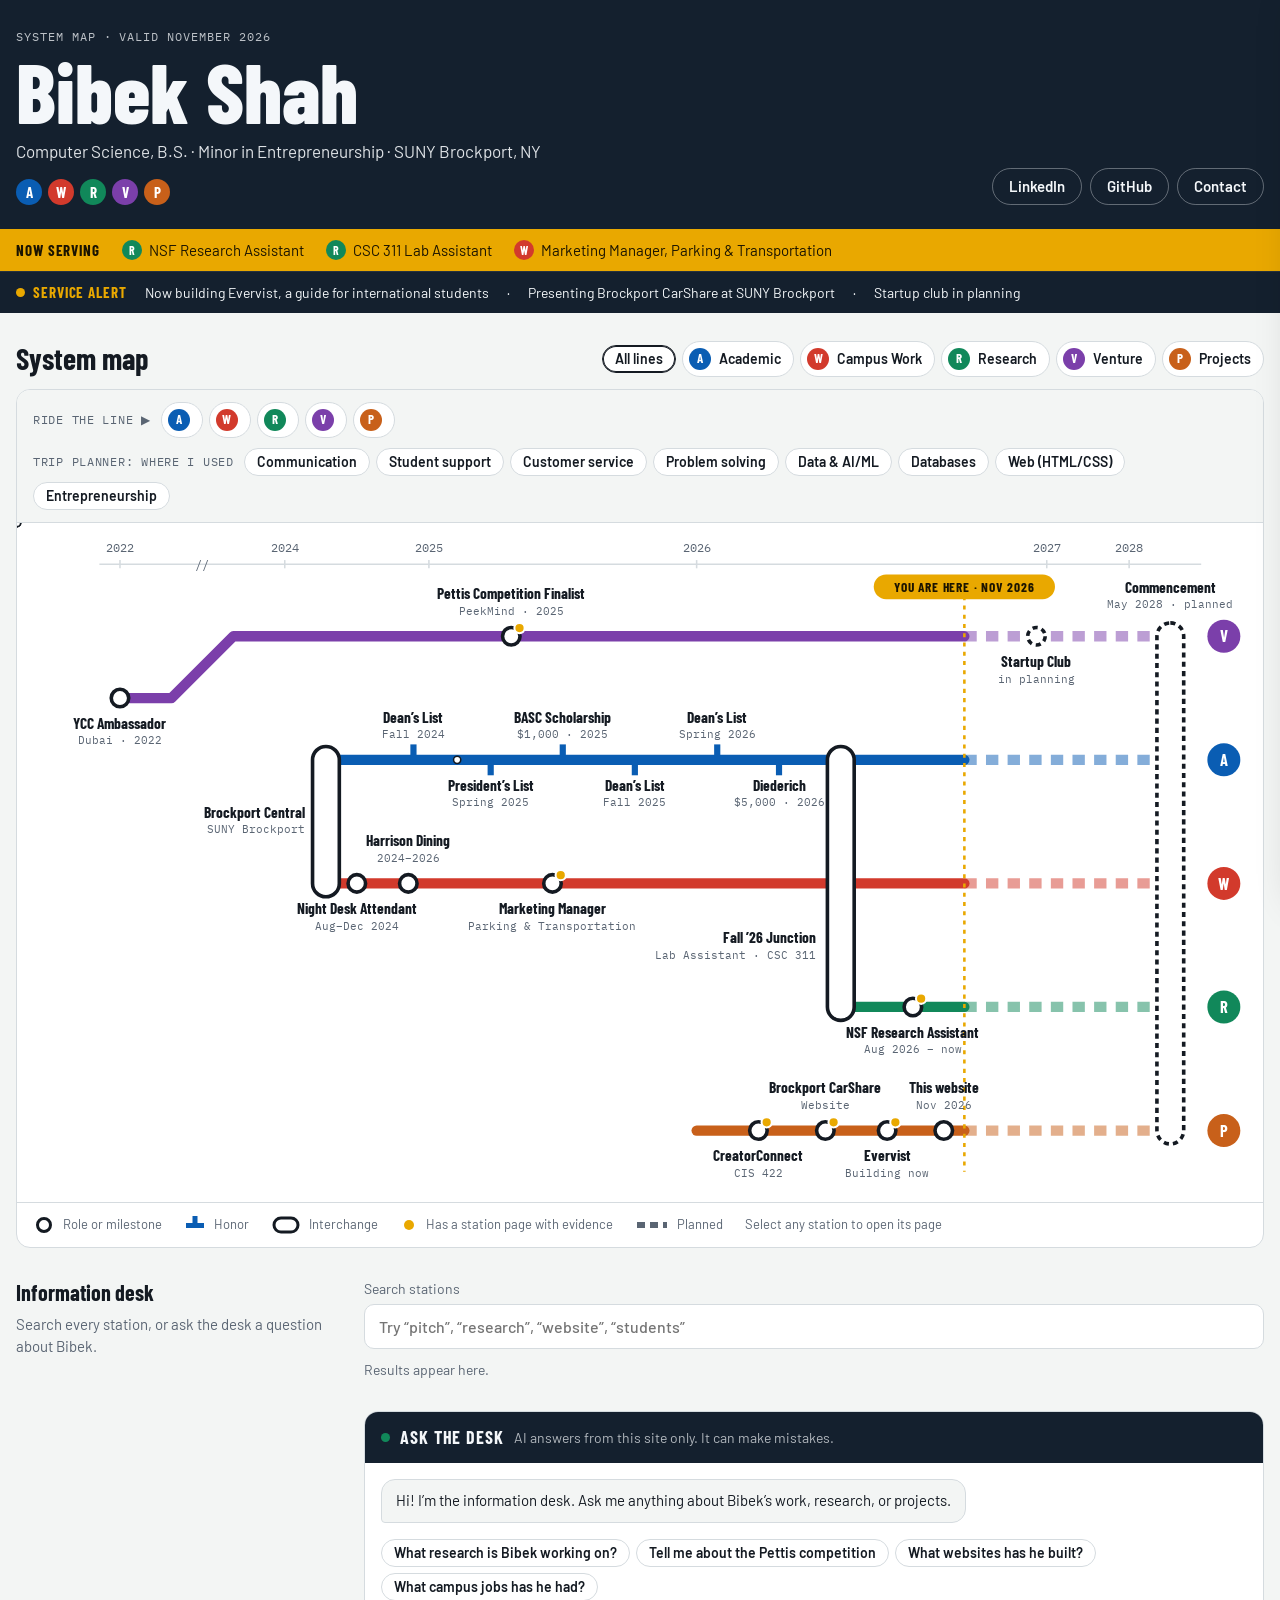
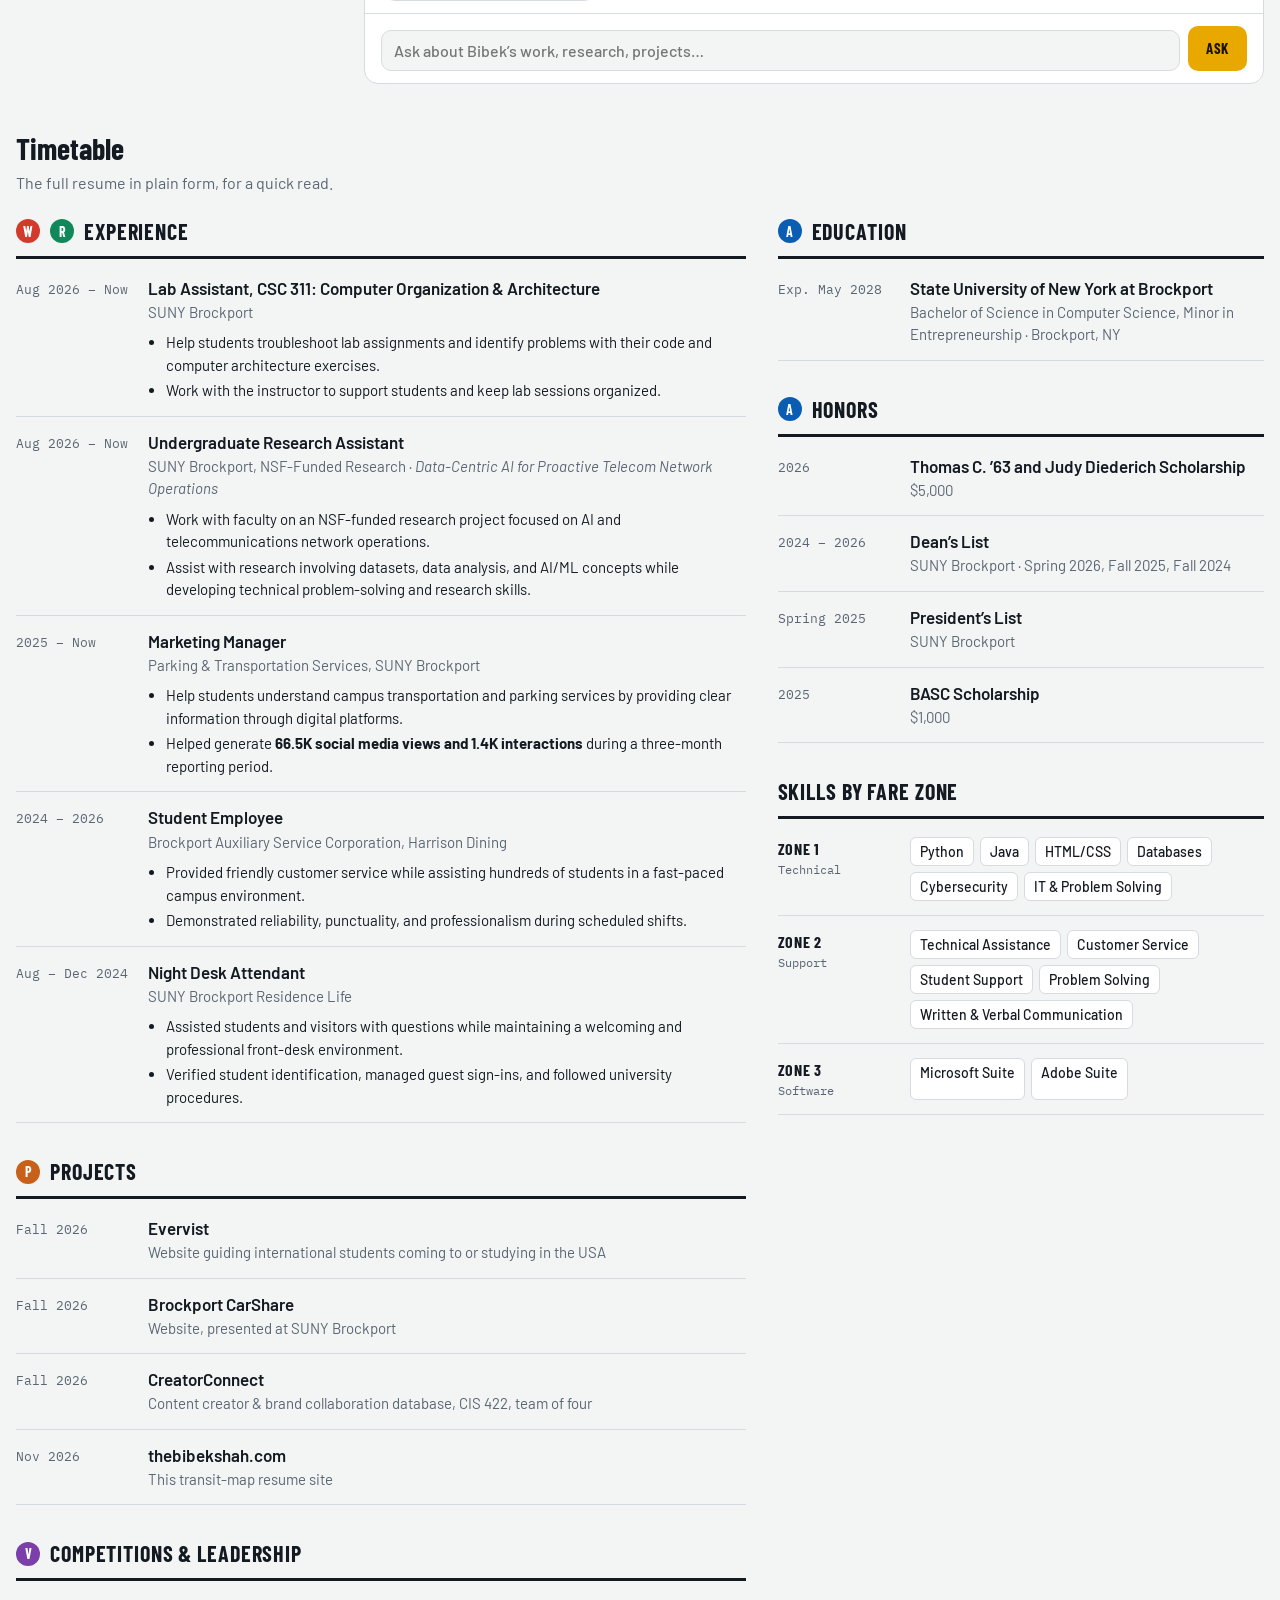
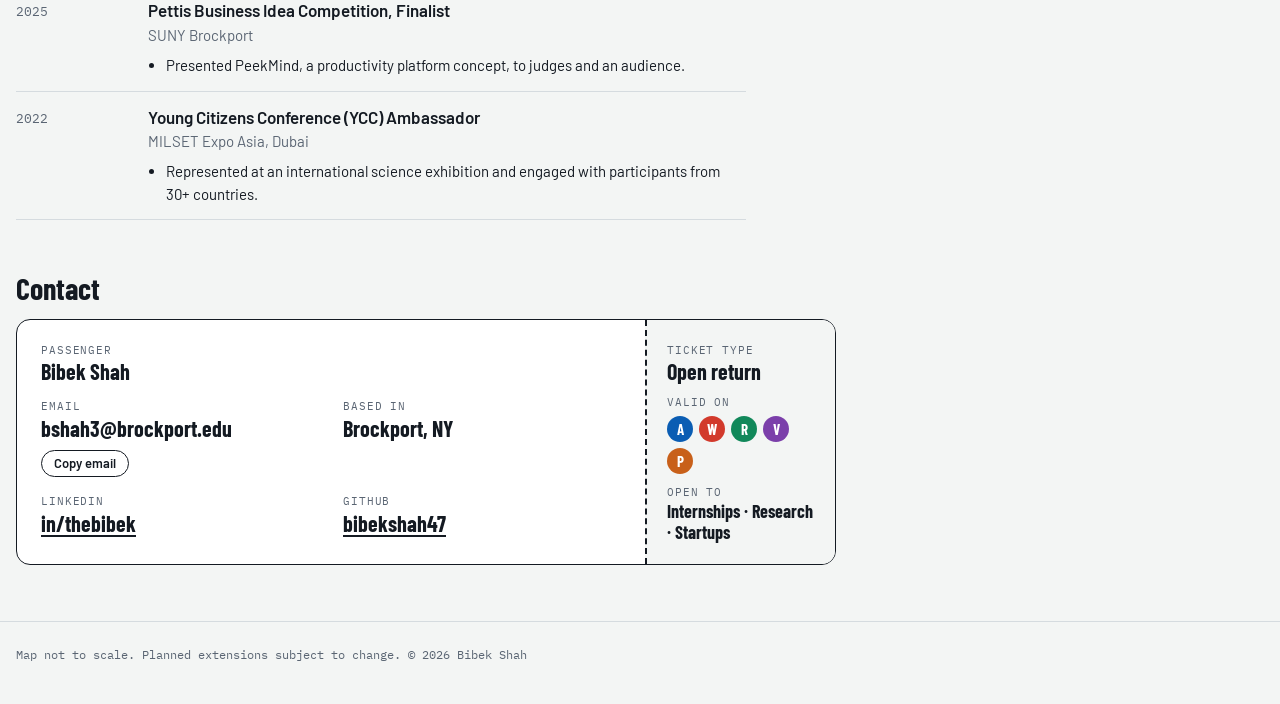
==== commit 245c5f84: "Turn on AI chatbot" ====
--- a/index.html
+++ b/index.html
@@ -22,6 +22,7 @@
 <link rel="stylesheet" href="css/05-station-page.css">
 <link rel="stylesheet" href="css/06-info-desk.css">
 <link rel="stylesheet" href="css/07-timetable.css">
+<link rel="stylesheet" href="css/08-ai-chat.css">
 </head>
 <body>
 
@@ -105,13 +106,25 @@
     </div>
   </div>
 
-  <!-- ===================== SECTION: INFORMATION DESK (search) ===================== -->
+  <!-- ===================== SECTION: INFORMATION DESK (search + AI chat) ===================== -->
   <section class="desk" aria-labelledby="desk-h">
-    <div><h3 id="desk-h">Information desk</h3><p>Search every station on the map.</p></div>
+    <div><h3 id="desk-h">Information desk</h3><p>Search every station, or ask the desk a question about Bibek.</p></div>
     <div>
       <label for="q" class="muted small">Search stations</label>
       <input id="q" type="search" placeholder="Try “pitch”, “research”, “website”, “students”" autocomplete="off">
       <div class="results" id="results" aria-live="polite"></div>
+
+      <!-- AI chat (js/features/ai-chat.js). Hidden until T.config.chatEndpoint is set. -->
+      <div class="chat" id="chat" hidden>
+        <div class="chat-head"><span class="chat-dot" aria-hidden="true"></span><b>Ask the desk</b><span class="muted small">AI answers from this site only. It can make mistakes.</span></div>
+        <div class="chat-log" id="chatLog" aria-live="polite"></div>
+        <div class="chat-suggest" id="chatSuggest"></div>
+        <form class="chat-form" id="chatForm">
+          <label for="chatInput" class="sr-only">Your question</label>
+          <input id="chatInput" type="text" maxlength="500" placeholder="Ask about Bibek’s work, research, projects…" autocomplete="off">
+          <button type="submit" id="chatSend">Ask</button>
+        </form>
+      </div>
     </div>
   </section>
 
@@ -226,6 +239,7 @@
 <script src="js/features/ride-the-line.js"></script>
 <script src="js/features/info-desk.js"></script>
 <script src="js/features/contact.js"></script>
+<script src="js/features/ai-chat.js"></script>
 <script src="js/main.js"></script>
 </body>
 </html>
--- a/css/08-ai-chat.css
+++ b/css/08-ai-chat.css
@@ -0,0 +1,27 @@
+/* =====================================================================
+   08 · AI CHAT — the "Ask the desk" chat window inside the Information desk.
+   ===================================================================== */
+.sr-only{position:absolute;width:1px;height:1px;overflow:hidden;clip:rect(0 0 0 0);white-space:nowrap}
+.chat{margin-top:18px;background:var(--panel);border:1px solid var(--rule);border-radius:14px;overflow:hidden}
+.chat-head{display:flex;flex-wrap:wrap;align-items:center;gap:4px 10px;padding:12px 16px;background:var(--sign);color:var(--sign-ink)}
+.chat-head b{font-family:var(--f-display);font-size:18px;text-transform:uppercase;letter-spacing:.05em}
+.chat-head .muted{color:var(--sign-ink);opacity:.7}
+.chat-dot{width:9px;height:9px;border-radius:50%;background:var(--line-r)}
+.chat-log{display:flex;flex-direction:column;gap:10px;padding:16px;max-height:360px;overflow-y:auto}
+.msg{max-width:85%;padding:10px 14px;border-radius:14px;line-height:1.45;font-size:15px;overflow-wrap:anywhere}
+.msg.user{align-self:flex-end;background:var(--ink);color:var(--bg);border-bottom-right-radius:4px}
+.msg.bot{align-self:flex-start;background:var(--bg);border:1px solid var(--rule);border-bottom-left-radius:4px}
+.msg.err{border-color:var(--line-w);color:var(--line-w)}
+.chat-stop{display:inline-flex;align-items:center;gap:5px;font:600 13px/1 var(--f-body);color:var(--ink);background:var(--panel);border:1.5px solid var(--rule);border-radius:999px;padding:3px 9px 3px 3px;margin:2px 2px;cursor:pointer;vertical-align:middle}
+.chat-stop .bul{width:18px;height:18px;font-size:11px}
+.chat-stop:hover{border-color:var(--ink)}
+.chat-suggest{display:flex;flex-wrap:wrap;gap:6px;padding:0 16px 12px}
+.chat-form{display:flex;gap:8px;padding:12px 16px;border-top:1px solid var(--rule)}
+.chat-form input{flex:1;min-width:0;font:500 16px var(--f-body);color:var(--ink);background:var(--bg);border:1.5px solid var(--rule);border-radius:10px;padding:10px 12px}
+.chat-form input:focus{border-color:var(--ink);outline:none}
+.chat-form button{font:700 15px/1 var(--f-display);letter-spacing:.05em;text-transform:uppercase;color:var(--here-ink);background:var(--here);border:0;border-radius:10px;padding:0 18px;cursor:pointer}
+.chat-form button:disabled{opacity:.5;cursor:default}
+.dots{display:inline-flex;gap:4px}
+.dots i{width:7px;height:7px;border-radius:50%;background:var(--muted);animation:dot 1s infinite ease-in-out}
+.dots i:nth-child(2){animation-delay:.15s}.dots i:nth-child(3){animation-delay:.3s}
+@keyframes dot{0%,80%,100%{opacity:.25}40%{opacity:1}}
